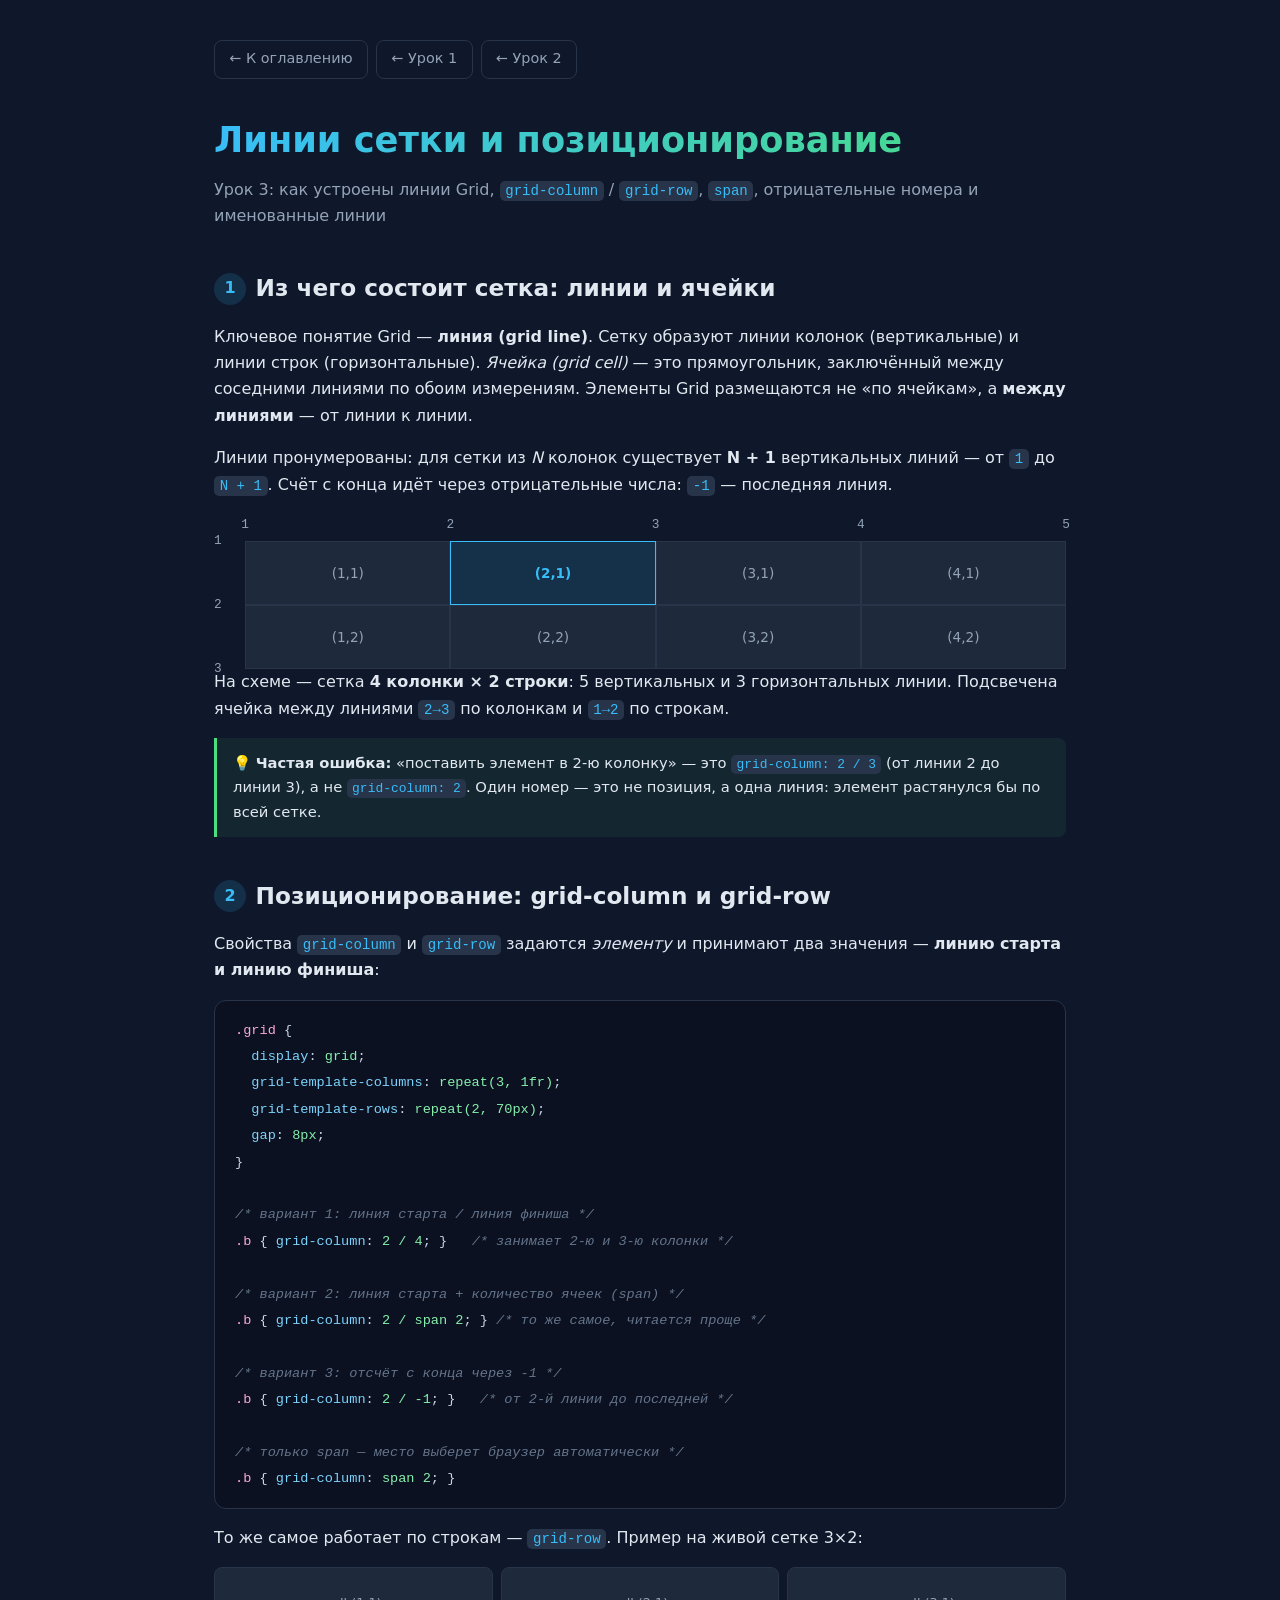
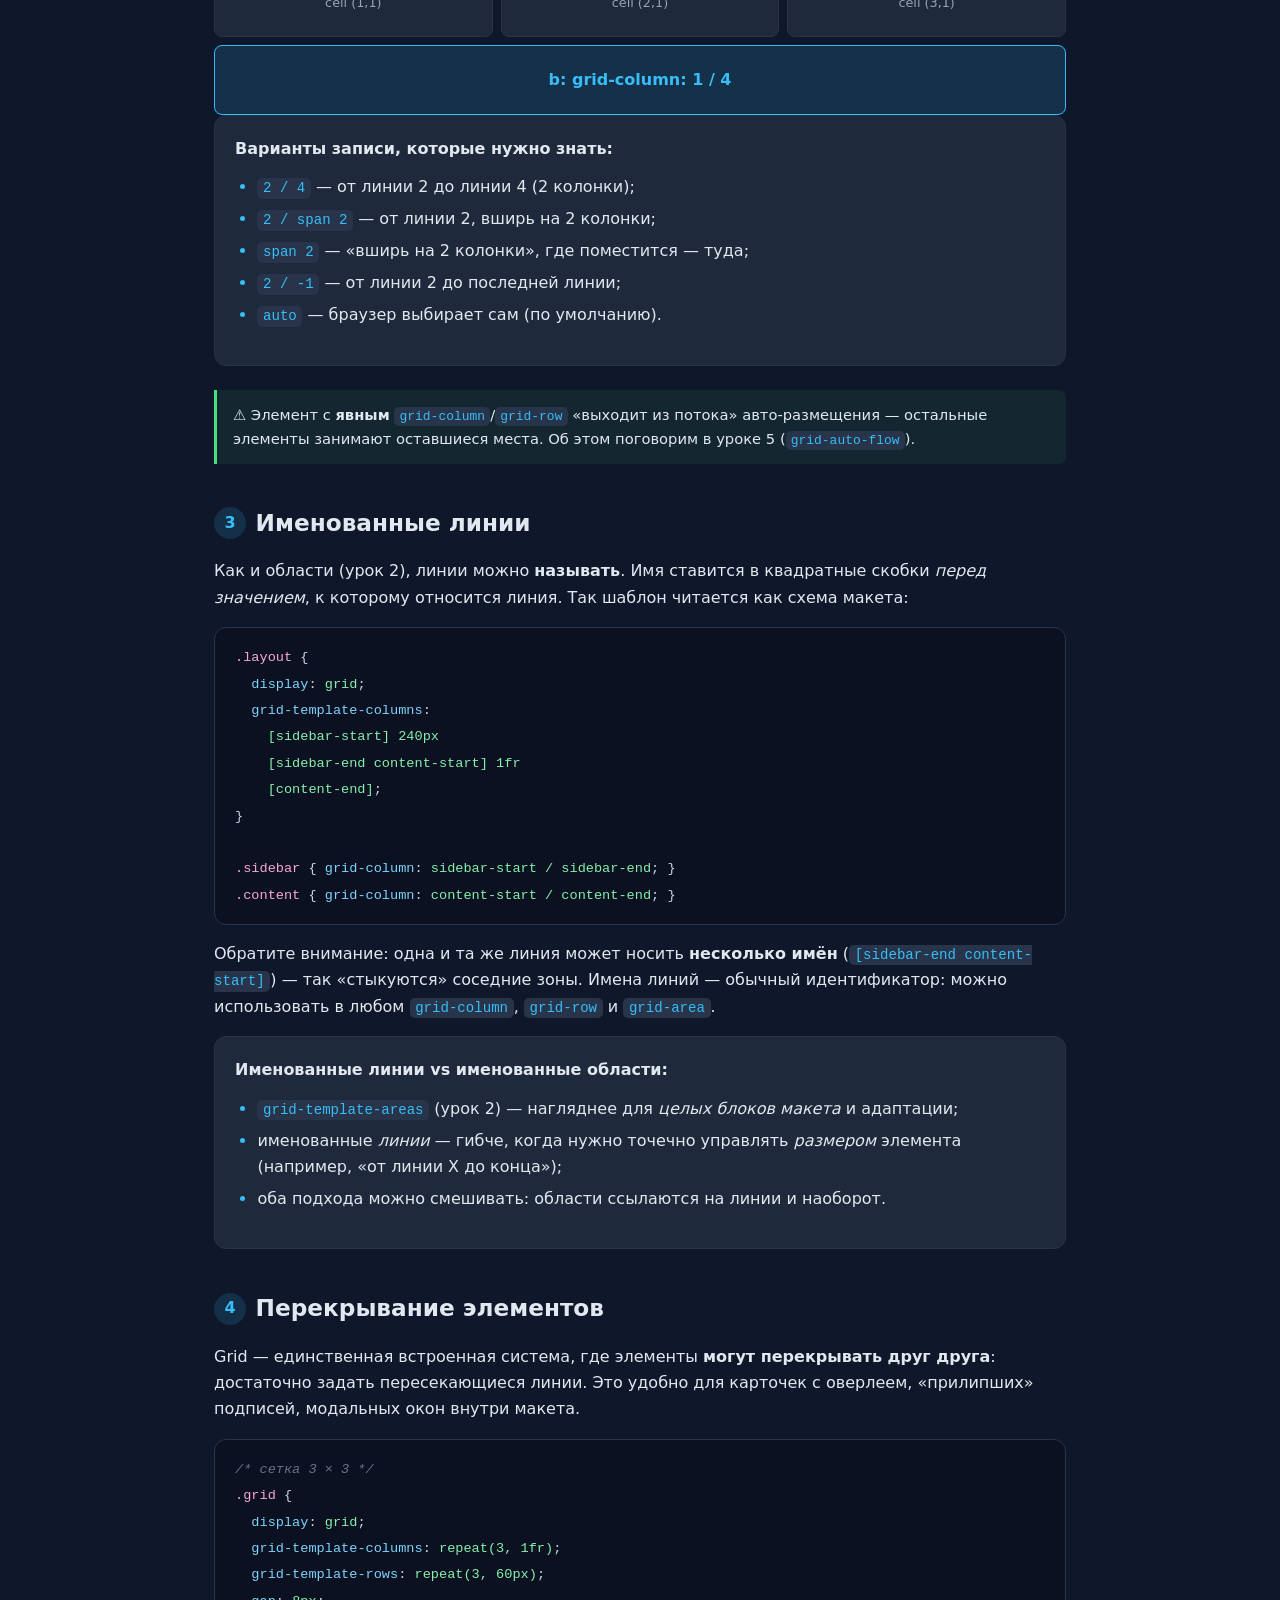
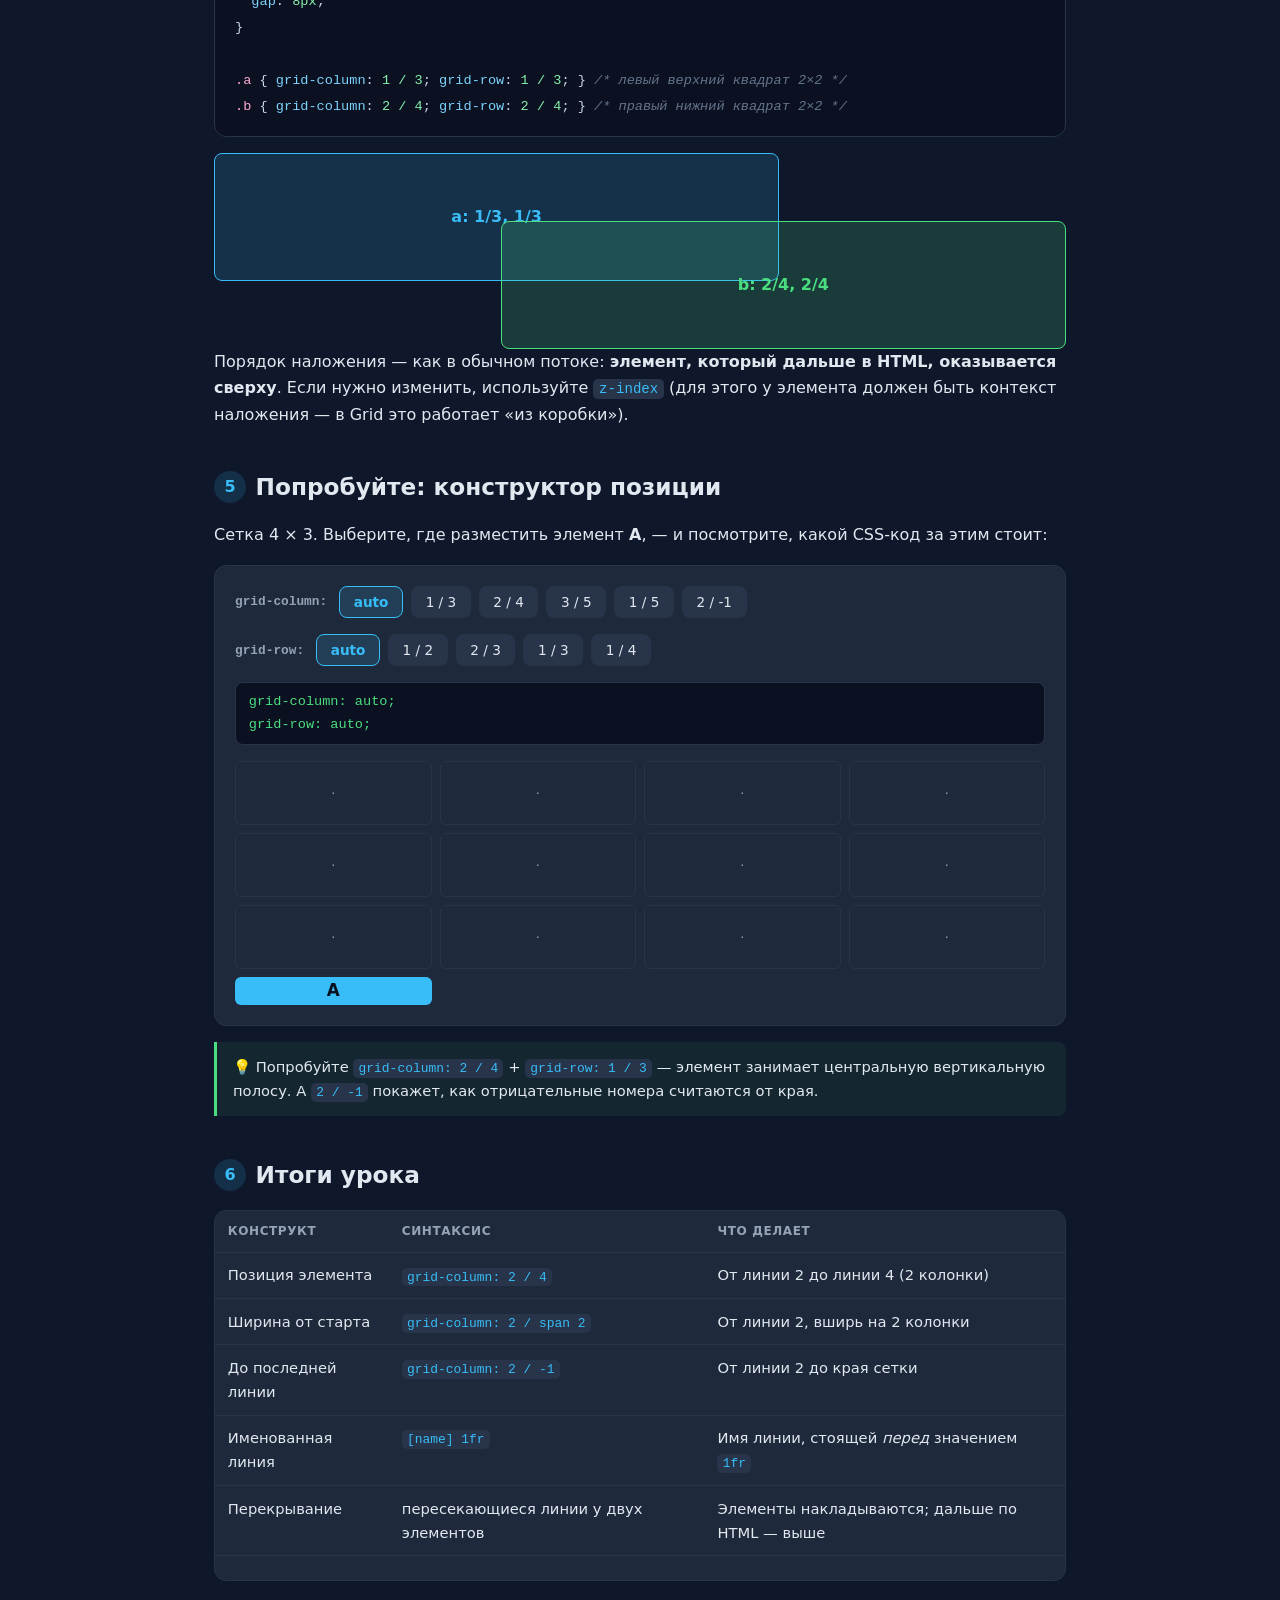
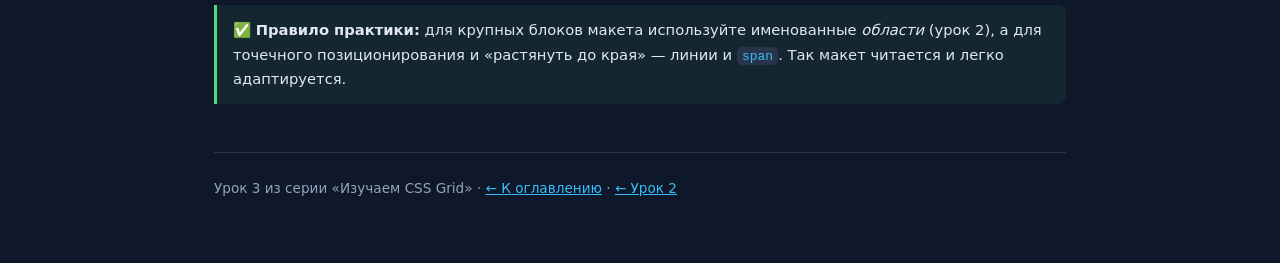
==== 03-grid-lines-position.html @ dea9a870 "Add grid lines position example and update HTML/CSS" ====
<!DOCTYPE html>
<html lang="ru">
<head>
  <meta charset="UTF-8">
  <meta name="viewport" content="width=device-width, initial-scale=1.0">
  <title>Урок 3: Линии сетки и позиционирование элементов</title>
  <link rel="stylesheet" href="styles.css">
</head>
<body>
  <div class="page">
    <nav class="nav">
      <a href="index.html">← К оглавлению</a>
      <a href="01-grid-basics.html">← Урок 1</a>
      <a href="02-grid-rows-areas.html">← Урок 2</a>
    </nav>

    <header>
      <h1>Линии сетки и позиционирование</h1>
      <p>Урок 3: как устроены линии Grid, <code>grid-column</code> / <code>grid-row</code>, <code>span</code>, отрицательные номера и именованные линии</p>
    </header>

    <!-- ============ 1. Линии сетки ============ -->
    <section>
      <h2><span class="num">1</span>Из чего состоит сетка: линии и ячейки</h2>
      <p>
        Ключевое понятие Grid — <strong>линия (grid line)</strong>. Сетку образуют линии
        колонок (вертикальные) и линии строк (горизонтальные).
        <em>Ячейка (grid cell)</em> — это прямоугольник, заключённый между соседними
        линиями по обоим измерениям. Элементы Grid размещаются не «по ячейкам»,
        а <strong>между линиями</strong> — от линии к линии.
      </p>
      <p>
        Линии пронумерованы: для сетки из <em>N</em> колонок существует
        <strong>N + 1</strong> вертикальных линий — от <code>1</code> до <code>N + 1</code>.
        Счёт с конца идёт через отрицательные числа: <code>-1</code> — последняя линия.
      </p>
      <div class="lines-demo">
        <div class="colnums">
          <span class="ln" style="left:0%">1</span>
          <span class="ln" style="left:25%">2</span>
          <span class="ln" style="left:50%">3</span>
          <span class="ln" style="left:75%">4</span>
          <span class="ln" style="left:100%">5</span>
        </div>
        <div class="rownums">
          <span class="ln" style="top:0%">1</span>
          <span class="ln" style="top:50%">2</span>
          <span class="ln" style="top:100%">3</span>
        </div>
        <div class="cells">
          <div class="cell-line">(1,1)</div><div class="cell-line hl">(2,1)</div><div class="cell-line">(3,1)</div><div class="cell-line">(4,1)</div>
          <div class="cell-line">(1,2)</div><div class="cell-line">(2,2)</div><div class="cell-line">(3,2)</div><div class="cell-line">(4,2)</div>
        </div>
      </div>
      <p>
        На схеме — сетка <strong>4 колонки × 2 строки</strong>: 5 вертикальных и
        3 горизонтальных линии. Подсвечена ячейка между линиями
        <code>2→3</code> по колонкам и <code>1→2</code> по строкам.
      </p>
      <div class="note">
        💡 <strong>Частая ошибка:</strong> «поставить элемент в 2-ю колонку» — это
        <code>grid-column: 2 / 3</code> (от линии 2 до линии 3), а не
        <code>grid-column: 2</code>. Один номер — это не позиция, а одна линия:
        элемент растянулся бы по всей сетке.
      </div>
    </section>

    <!-- ============ 2. grid-column / grid-row ============ -->
    <section>
      <h2><span class="num">2</span>Позиционирование: grid-column и grid-row</h2>
      <p>
        Свойства <code>grid-column</code> и <code>grid-row</code> задаются <em>элементу</em>
        и принимают два значения — <strong>линию старта и линию финиша</strong>:
      </p>
      <pre><code><span class="tok-sel">.grid</span> {
  <span class="tok-prop">display</span>: <span class="tok-val">grid</span>;
  <span class="tok-prop">grid-template-columns</span>: <span class="tok-val">repeat(3, 1fr)</span>;
  <span class="tok-prop">grid-template-rows</span>: <span class="tok-val">repeat(2, 70px)</span>;
  <span class="tok-prop">gap</span>: <span class="tok-val">8px</span>;
}

<span class="tok-com">/* вариант 1: линия старта / линия финиша */</span>
<span class="tok-sel">.b</span> { <span class="tok-prop">grid-column</span>: <span class="tok-val">2 / 4</span>; }   <span class="tok-com">/* занимает 2-ю и 3-ю колонки */</span>

<span class="tok-com">/* вариант 2: линия старта + количество ячеек (span) */</span>
<span class="tok-sel">.b</span> { <span class="tok-prop">grid-column</span>: <span class="tok-val">2 / span 2</span>; } <span class="tok-com">/* то же самое, читается проще */</span>

<span class="tok-com">/* вариант 3: отсчёт с конца через -1 */</span>
<span class="tok-sel">.b</span> { <span class="tok-prop">grid-column</span>: <span class="tok-val">2 / -1</span>; }   <span class="tok-com">/* от 2-й линии до последней */</span>

<span class="tok-com">/* только span — место выберет браузер автоматически */</span>
<span class="tok-sel">.b</span> { <span class="tok-prop">grid-column</span>: <span class="tok-val">span 2</span>; }</code></pre>
      <p>То же самое работает по строкам — <code>grid-row</code>. Пример на живой сетке 3×2:</p>
      <div class="place-demo">
        <div>cell (1,1)</div>
        <div>cell (2,1)</div>
        <div>cell (3,1)</div>
        <div class="hl" style="grid-column: 1 / 4; grid-row: 2 / 3;">b: grid-column: 1 / 4</div>
      </div>
      <div class="card">
        <p style="margin-bottom:0.75rem;"><strong>Варианты записи, которые нужно знать:</strong></p>
        <ul>
          <li><code>2 / 4</code> — от линии 2 до линии 4 (2 колонки);</li>
          <li><code>2 / span 2</code> — от линии 2, вширь на 2 колонки;</li>
          <li><code>span 2</code> — «вширь на 2 колонки», где поместится — туда;</li>
          <li><code>2 / -1</code> — от линии 2 до последней линии;</li>
          <li><code>auto</code> — браузер выбирает сам (по умолчанию).</li>
        </ul>
      </div>
      <div class="note">
        ⚠️ Элемент с <strong>явным</strong> <code>grid-column</code>/<code>grid-row</code>
        «выходит из потока» авто-размещения — остальные элементы занимают оставшиеся
        места. Об этом поговорим в уроке 5 (<code>grid-auto-flow</code>).
      </div>
    </section>

    <!-- ============ 3. Именованные линии ============ -->
    <section>
      <h2><span class="num">3</span>Именованные линии</h2>
      <p>
        Как и области (урок 2), линии можно <strong>называть</strong>. Имя ставится
        в квадратные скобки <em>перед значением</em>, к которому относится линия.
        Так шаблон читается как схема макета:
      </p>
      <pre><code><span class="tok-sel">.layout</span> {
  <span class="tok-prop">display</span>: <span class="tok-val">grid</span>;
  <span class="tok-prop">grid-template-columns</span>:
    <span class="tok-val">[sidebar-start]</span> <span class="tok-val">240px</span>
    <span class="tok-val">[sidebar-end content-start]</span> <span class="tok-val">1fr</span>
    <span class="tok-val">[content-end]</span>;
}

<span class="tok-sel">.sidebar</span> { <span class="tok-prop">grid-column</span>: <span class="tok-val">sidebar-start / sidebar-end</span>; }
<span class="tok-sel">.content</span> { <span class="tok-prop">grid-column</span>: <span class="tok-val">content-start / content-end</span>; }</code></pre>
      <p>
        Обратите внимание: одна и та же линия может носить <strong>несколько имён</strong>
        (<code>[sidebar-end content-start]</code>) — так «стыкуются» соседние зоны.
        Имена линий — обычный идентификатор: можно использовать в любом
        <code>grid-column</code>, <code>grid-row</code> и <code>grid-area</code>.
      </p>
      <div class="card">
        <p style="margin-bottom:0.75rem;"><strong>Именованные линии vs именованные области:</strong></p>
        <ul>
          <li><code>grid-template-areas</code> (урок 2) — нагляднее для <em>целых блоков макета</em> и адаптации;</li>
          <li>именованные <em>линии</em> — гибче, когда нужно точечно управлять <em>размером</em> элемента (например, «от линии X до конца»);</li>
          <li>оба подхода можно смешивать: области ссылаются на линии и наоборот.</li>
        </ul>
      </div>
    </section>

    <!-- ============ 4. Перекрывание ============ -->
    <section>
      <h2><span class="num">4</span>Перекрывание элементов</h2>
      <p>
        Grid — единственная встроенная система, где элементы <strong>могут перекрывать
        друг друга</strong>: достаточно задать пересекающиеся линии. Это удобно для
        карточек с оверлеем, «прилипших» подписей, модальных окон внутри макета.
      </p>
      <pre><code><span class="tok-com">/* сетка 3 × 3 */</span>
<span class="tok-sel">.grid</span> {
  <span class="tok-prop">display</span>: <span class="tok-val">grid</span>;
  <span class="tok-prop">grid-template-columns</span>: <span class="tok-val">repeat(3, 1fr)</span>;
  <span class="tok-prop">grid-template-rows</span>: <span class="tok-val">repeat(3, 60px)</span>;
  <span class="tok-prop">gap</span>: <span class="tok-val">8px</span>;
}

<span class="tok-sel">.a</span> { <span class="tok-prop">grid-column</span>: <span class="tok-val">1 / 3</span>; <span class="tok-prop">grid-row</span>: <span class="tok-val">1 / 3</span>; } <span class="tok-com">/* левый верхний квадрат 2×2 */</span>
<span class="tok-sel">.b</span> { <span class="tok-prop">grid-column</span>: <span class="tok-val">2 / 4</span>; <span class="tok-prop">grid-row</span>: <span class="tok-val">2 / 4</span>; } <span class="tok-com">/* правый нижний квадрат 2×2 */</span></code></pre>
      <div class="overlap-demo">
        <div class="a">a: 1/3, 1/3</div>
        <div class="b">b: 2/4, 2/4</div>
      </div>
      <p>
        Порядок наложения — как в обычном потоке: <strong>элемент, который дальше в HTML,
        оказывается сверху</strong>. Если нужно изменить, используйте
        <code>z-index</code> (для этого у элемента должен быть контекст наложения —
        в Grid это работает «из коробки»).
      </p>
    </section>

    <!-- ============ 5. Плейграунд ============ -->
    <section>
      <h2><span class="num">5</span>Попробуйте: конструктор позиции</h2>
      <p>
        Сетка 4 × 3. Выберите, где разместить элемент <strong>A</strong>, —
        и посмотрите, какой CSS-код за этим стоит:
      </p>
      <div class="playground">
        <div class="controls">
          <span class="control-label">grid-column:</span>
          <button data-group="col" data-value="auto" class="active">auto</button>
          <button data-group="col" data-value="1 / 3">1 / 3</button>
          <button data-group="col" data-value="2 / 4">2 / 4</button>
          <button data-group="col" data-value="3 / 5">3 / 5</button>
          <button data-group="col" data-value="1 / 5">1 / 5</button>
          <button data-group="col" data-value="2 / -1">2 / -1</button>
        </div>
        <div class="controls">
          <span class="control-label">grid-row:</span>
          <button data-group="row" data-value="auto" class="active">auto</button>
          <button data-group="row" data-value="1 / 2">1 / 2</button>
          <button data-group="row" data-value="2 / 3">2 / 3</button>
          <button data-group="row" data-value="1 / 3">1 / 3</button>
          <button data-group="row" data-value="1 / 4">1 / 4</button>
        </div>
        <div class="current-value" id="pos-value"></div>
        <div class="pos-grid" id="pos-demo">
          <div class="cell-bg">·</div><div class="cell-bg">·</div><div class="cell-bg">·</div><div class="cell-bg">·</div>
          <div class="cell-bg">·</div><div class="cell-bg">·</div><div class="cell-bg">·</div><div class="cell-bg">·</div>
          <div class="cell-bg">·</div><div class="cell-bg">·</div><div class="cell-bg">·</div><div class="cell-bg">·</div>
          <div class="pos-item" id="pos-item">A</div>
        </div>
      </div>
      <div class="note">
        💡 Попробуйте <code>grid-column: 2 / 4</code> + <code>grid-row: 1 / 3</code> —
        элемент занимает центральную вертикальную полосу.
        А <code>2 / -1</code> покажет, как отрицательные номера считаются от края.
      </div>
    </section>

    <!-- ============ 6. Итоги ============ -->
    <section>
      <h2><span class="num">6</span>Итоги урока</h2>
      <div class="card" style="padding:0;">
        <table>
          <thead>
            <tr><th>Конструкт</th><th>Синтаксис</th><th>Что делает</th></tr>
          </thead>
          <tbody>
            <tr>
              <td>Позиция элемента</td>
              <td><code>grid-column: 2 / 4</code></td>
              <td>От линии 2 до линии 4 (2 колонки)</td>
            </tr>
            <tr>
              <td>Ширина от старта</td>
              <td><code>grid-column: 2 / span 2</code></td>
              <td>От линии 2, вширь на 2 колонки</td>
            </tr>
            <tr>
              <td>До последней линии</td>
              <td><code>grid-column: 2 / -1</code></td>
              <td>От линии 2 до края сетки</td>
            </tr>
            <tr>
              <td>Именованная линия</td>
              <td><code>[name] 1fr</code></td>
              <td>Имя линии, стоящей <em>перед</em> значением <code>1fr</code></td>
            </tr>
            <tr>
              <td>Перекрывание</td>
              <td>пересекающиеся линии у двух элементов</td>
              <td>Элементы накладываются; дальше по HTML — выше</td>
            </tr>
          </tbody>
        </table>
      </div>
      <div class="note">
        ✅ <strong>Правило практики:</strong> для крупных блоков макета используйте
        именованные <em>области</em> (урок 2), а для точечного позиционирования и
        «растянуть до края» — линии и <code>span</code>. Так макет читается и
        легко адаптируется.
      </div>
    </section>

    <footer>
      Урок 3 из серии «Изучаем CSS Grid» ·
      <a href="index.html" style="color:var(--accent);">← К оглавлению</a> ·
      <a href="02-grid-rows-areas.html" style="color:var(--accent);">← Урок 2</a>
    </footer>
  </div>

  <script>
    const item = document.getElementById('pos-item');
    const valueLabel = document.getElementById('pos-value');
    valueLabel.style.whiteSpace = 'pre';

    const state = { col: 'auto', row: 'auto' };

    function applyPos() {
      item.style.gridColumn = state.col;
      item.style.gridRow = state.row;
      valueLabel.textContent =
        'grid-column: ' + state.col + ';\n' +
        'grid-row: ' + state.row + ';';
    }

    document.querySelectorAll('.playground button[data-group]').forEach(btn => {
      btn.addEventListener('click', () => {
        const group = btn.dataset.group;
        document.querySelectorAll('.playground button[data-group="' + group + '"]')
          .forEach(b => b.classList.remove('active'));
        btn.classList.add('active');
        state[group] = btn.dataset.value;
        applyPos();
      });
    });

    applyPos();
  </script>
</body>
</html>
---- styles.css ----
/* ============================================================
   CSS Grid — обучающий курс. Общие стили
   Переиспользуются на всех страницах курса.
   ============================================================ */

:root {
  --bg: #0f172a;
  --surface: #1e293b;
  --surface-2: #273449;
  --text: #e2e8f0;
  --muted: #94a3b8;
  --accent: #38bdf8;
  --accent-soft: rgba(56, 189, 248, 0.15);
  --green: #4ade80;
  --radius: 12px;
  font-size: 16px;
}

* { box-sizing: border-box; margin: 0; padding: 0; }

body {
  font-family: "Segoe UI", system-ui, -apple-system, sans-serif;
  background: var(--bg);
  color: var(--text);
  line-height: 1.65;
}

.page {
  max-width: 900px;
  margin: 0 auto;
  padding: 2.5rem 1.5rem 4rem;
}

/* ---------- Навигация ---------- */
.nav {
  display: flex;
  align-items: center;
  gap: 0.5rem;
  margin-bottom: 2rem;
}

.nav a {
  color: var(--muted);
  text-decoration: none;
  font-size: 0.9rem;
  padding: 0.4rem 0.9rem;
  border-radius: 8px;
  border: 1px solid var(--surface-2);
  transition: all 0.15s ease;
}

.nav a:hover {
  color: var(--accent);
  border-color: var(--accent);
}

/* ---------- Заголовки и текст ---------- */
header {
  margin-bottom: 2.5rem;
}

header h1 {
  font-size: 2.2rem;
  font-weight: 700;
  background: linear-gradient(90deg, var(--accent), var(--green));
  -webkit-background-clip: text;
  background-clip: text;
  color: transparent;
  margin-bottom: 0.5rem;
}

header p { color: var(--muted); }

h2 {
  font-size: 1.45rem;
  margin: 2.5rem 0 1rem;
  display: flex;
  align-items: center;
  gap: 0.6rem;
}

h2 .num {
  display: inline-flex;
  align-items: center;
  justify-content: center;
  width: 2rem;
  height: 2rem;
  border-radius: 50%;
  background: var(--accent-soft);
  color: var(--accent);
  font-size: 1rem;
  flex-shrink: 0;
}

p { margin-bottom: 1rem; }

ul { margin: 0 0 1rem 1.4rem; color: var(--text); }
li { margin-bottom: 0.35rem; }
li::marker { color: var(--accent); }

/* ---------- Карточки ---------- */
.card {
  background: var(--surface);
  border: 1px solid var(--surface-2);
  border-radius: var(--radius);
  padding: 1.25rem;
  margin-bottom: 1.5rem;
}

.note {
  border-left: 3px solid var(--green);
  background: rgba(74, 222, 128, 0.08);
  padding: 0.8rem 1rem;
  border-radius: 0 8px 8px 0;
  font-size: 0.92rem;
  margin: 1rem 0 1.5rem;
}

/* ---------- Код ---------- */
code {
  font-family: "Cascadia Code", Consolas, monospace;
  font-size: 0.88em;
  background: var(--surface-2);
  padding: 0.15em 0.4em;
  border-radius: 5px;
  color: var(--accent);
}

pre {
  background: #0b1120;
  border: 1px solid var(--surface-2);
  border-radius: var(--radius);
  padding: 1rem 1.25rem;
  overflow-x: auto;
  margin-bottom: 1rem;
}

pre code {
  background: none;
  padding: 0;
  color: #c9d6ea;
  font-size: 0.85rem;
  line-height: 1.6;
}

/* подсветка синтаксиса */
.tok-prop { color: #7dd3fc; }
.tok-val  { color: #86efac; }
.tok-sel  { color: #f9a8d4; }
.tok-com  { color: #64748b; font-style: italic; }

/* ---------- Демо-сетки ---------- */
.demo-grid {
  display: grid;
  gap: 12px;
  margin-top: 1rem;
}

.demo-grid > div {
  background: var(--accent-soft);
  border: 1px solid var(--accent);
  border-radius: 8px;
  min-height: 72px;
  display: flex;
  align-items: center;
  justify-content: center;
  font-weight: 600;
  color: var(--accent);
  transition: all 0.3s ease;
}

/* ---------- Таблицы ---------- */
table {
  width: 100%;
  border-collapse: collapse;
  margin-bottom: 1.5rem;
  font-size: 0.92rem;
}

th, td {
  text-align: left;
  padding: 0.65rem 0.8rem;
  border-bottom: 1px solid var(--surface-2);
  vertical-align: top;
}

th {
  color: var(--muted);
  font-weight: 600;
  text-transform: uppercase;
  font-size: 0.75rem;
  letter-spacing: 0.05em;
}

td code { white-space: nowrap; }

/* ---------- Плейграунд ---------- */
.playground {
  background: var(--surface);
  border: 1px solid var(--surface-2);
  border-radius: var(--radius);
  padding: 1.25rem;
}

.playground .controls {
  display: flex;
  flex-wrap: wrap;
  gap: 0.5rem;
  margin-bottom: 1rem;
}

.playground button {
  font-family: inherit;
  font-size: 0.85rem;
  background: var(--surface-2);
  color: var(--text);
  border: 1px solid transparent;
  border-radius: 8px;
  padding: 0.45rem 0.85rem;
  cursor: pointer;
  transition: all 0.15s ease;
}

.playground button:hover { border-color: var(--accent); }

.playground button.active {
  background: var(--accent-soft);
  border-color: var(--accent);
  color: var(--accent);
  font-weight: 600;
}

.playground .current-value {
  font-family: "Cascadia Code", Consolas, monospace;
  font-size: 0.85rem;
  background: #0b1120;
  border: 1px solid var(--surface-2);
  border-radius: 8px;
  padding: 0.5rem 0.8rem;
  margin-bottom: 1rem;
  color: var(--green);
}

.playground .live {
  display: grid;
  gap: 10px;
  transition: all 0.3s ease;
}

.playground .live > div {
  background: var(--accent-soft);
  border: 1px solid var(--accent);
  border-radius: 8px;
  min-height: 64px;
  display: flex;
  align-items: center;
  justify-content: center;
  font-weight: 600;
  color: var(--accent);
  transition: all 0.3s ease;
}

/* ---------- Формирование демо-сетки в уроке 1 ---------- */
.demo-grid.cols-3 { grid-template-columns: repeat(3, 1fr); }

/* ---------- Демо строк (урок 2) ---------- */
.demo-grid.rows-2 {
  grid-template-columns: repeat(3, 1fr);
  grid-template-rows: 72px 110px;
}

/* ---------- Демо именованных областей (урок 2) ---------- */
.area-grid {
  display: grid;
  gap: 10px;
  margin-top: 1rem;
  min-height: 280px;
}

.area-box {
  border-radius: 8px;
  padding: 0.7rem 0.9rem;
  font-weight: 600;
  display: flex;
  flex-direction: column;
  justify-content: center;
  gap: 0.15rem;
  transition: all 0.3s ease;
}

.area-box small {
  font-weight: 400;
  font-size: 0.75rem;
  opacity: 0.75;
  font-family: "Cascadia Code", Consolas, monospace;
}

.area-box[data-area="header"]  { grid-area: header;  background: rgba(56, 189, 248, 0.12); border: 1px solid #38bdf8; color: #7dd3fc; }
.area-box[data-area="sidebar"] { grid-area: sidebar; background: rgba(74, 222, 128, 0.10); border: 1px solid #4ade80; color: #86efac; }
.area-box[data-area="content"] { grid-area: content; background: var(--accent-soft);      border: 1px solid var(--accent); color: var(--accent); }
.area-box[data-area="footer"]  { grid-area: footer;  background: rgba(192, 132, 252, 0.12); border: 1px solid #c084fc; color: #d8b4fe; }

/* ---------- Урок 3: нумерация линий ---------- */
.lines-demo {
  display: grid;
  grid-template-columns: auto 1fr;
  grid-template-areas: ". colnums" "rownums cells";
  gap: 8px 12px;
  margin-top: 1rem;
}

.lines-demo .colnums,
.lines-demo .rownums {
  position: relative;
  color: var(--muted);
  font-size: 0.8rem;
  font-family: "Cascadia Code", Consolas, monospace;
}

.lines-demo .colnums { grid-area: colnums; height: 1.2rem; }
.lines-demo .rownums { grid-area: rownums; width: 1.2rem; }

.lines-demo .ln {
  position: absolute;
  transform: translateX(-50%);
}

.lines-demo .rownums .ln {
  transform: translateY(-50%);
}

.lines-demo .cells {
  grid-area: cells;
  display: grid;
  grid-template-columns: repeat(4, 1fr);
  grid-template-rows: repeat(2, 64px);
}

.lines-demo .cell-line {
  border: 1px solid var(--surface-2);
  background: var(--surface);
  display: flex;
  align-items: center;
  justify-content: center;
  color: var(--muted);
  font-size: 0.85rem;
}

.lines-demo .cell-line.hl {
  background: var(--accent-soft);
  border-color: var(--accent);
  color: var(--accent);
  font-weight: 600;
}

/* ---------- Урок 3: позиционирование ---------- */
.place-demo {
  display: grid;
  grid-template-columns: repeat(3, 1fr);
  grid-template-rows: repeat(2, 70px);
  gap: 8px;
  margin-top: 1rem;
}

.place-demo > div {
  border-radius: 8px;
  background: var(--surface);
  border: 1px solid var(--surface-2);
  display: flex;
  align-items: center;
  justify-content: center;
  font-size: 0.8rem;
  color: var(--muted);
}

.place-demo > div.hl {
  background: var(--accent-soft);
  border-color: var(--accent);
  color: var(--accent);
  font-weight: 600;
  font-size: 1rem;
}

/* ---------- Урок 3: наложенные элементы ---------- */
.overlap-demo {
  display: grid;
  grid-template-columns: repeat(3, 1fr);
  grid-template-rows: repeat(3, 60px);
  gap: 8px;
  margin-top: 1rem;
}

.overlap-demo .a {
  grid-column: 1 / 3;
  grid-row: 1 / 3;
  background: rgba(56, 189, 248, 0.15);
  border: 1px solid var(--accent);
  color: var(--accent);
  border-radius: 8px;
  display: flex;
  align-items: center;
  justify-content: center;
  font-weight: 600;
}

.overlap-demo .b {
  grid-column: 2 / 4;
  grid-row: 2 / 4;
  background: rgba(74, 222, 128, 0.18);
  border: 1px solid var(--green);
  color: var(--green);
  border-radius: 8px;
  display: flex;
  align-items: center;
  justify-content: center;
  font-weight: 600;
  z-index: 1;
}

/* ---------- Урок 3: конструктор позиции ---------- */
.pos-grid {
  display: grid;
  grid-template-columns: repeat(4, 1fr);
  grid-template-rows: repeat(3, 64px);
  gap: 8px;
}

.pos-grid .cell-bg {
  background: var(--surface);
  border: 1px solid var(--surface-2);
  border-radius: 6px;
  display: flex;
  align-items: center;
  justify-content: center;
  color: var(--muted);
  font-size: 0.8rem;
}

.pos-grid .pos-item {
  background: var(--accent);
  color: #08111f;
  font-weight: 700;
  font-size: 1.05rem;
  border-radius: 6px;
  display: flex;
  align-items: center;
  justify-content: center;
  z-index: 1;
  transition: all 0.25s ease;
}

.control-label {
  font-size: 0.8rem;
  font-weight: 600;
  color: var(--muted);
  display: inline-flex;
  align-items: center;
  margin-right: 0.25rem;
  font-family: "Cascadia Code", Consolas, monospace;
}

/* ---------- Оглавление (главная страница) ---------- */
.toc {
  list-style: none;
  margin: 0;
  display: grid;
  gap: 0.9rem;
}

.toc-item {
  display: flex;
  align-items: center;
  gap: 1rem;
  padding: 1rem 1.25rem;
  border-radius: var(--radius);
  transition: all 0.15s ease;
}

.toc-item a {
  display: flex;
  align-items: center;
  gap: 1rem;
  flex: 1;
  text-decoration: none;
  color: inherit;
  background: none;
  border: none;
  cursor: pointer;
  font-family: inherit;
  text-align: left;
  font-size: 1rem;
}

.toc-item.available {
  background: var(--surface);
  border: 1px solid var(--surface-2);
}

.toc-item.available a:hover {
  border-color: var(--accent);
  background: var(--accent-soft);
}

.toc-item.soon {
  background: var(--surface);
  border: 1px dashed var(--surface-2);
  opacity: 0.6;
}

.toc-num {
  display: inline-flex;
  align-items: center;
  justify-content: center;
  width: 2.5rem;
  height: 2.5rem;
  border-radius: 10px;
  background: var(--accent-soft);
  color: var(--accent);
  font-weight: 700;
  flex-shrink: 0;
}

.toc-item.soon .toc-num {
  background: var(--surface-2);
  color: var(--muted);
}

.toc-text { flex: 1; }

.toc-title { font-weight: 600; display: block; margin-bottom: 0.1rem; }

.toc-desc {
  font-size: 0.85rem;
  color: var(--muted);
  display: block;
}

.toc-badge {
  font-size: 0.75rem;
  font-weight: 600;
  padding: 0.3rem 0.7rem;
  border-radius: 999px;
  flex-shrink: 0;
}

.toc-badge.done {
  background: rgba(74, 222, 128, 0.12);
  color: var(--green);
}

.toc-badge.waiting {
  background: var(--surface-2);
  color: var(--muted);
}

/* ---------- Подвал ---------- */
footer {
  margin-top: 3rem;
  padding-top: 1.5rem;
  border-top: 1px solid var(--surface-2);
  color: var(--muted);
  font-size: 0.85rem;
}
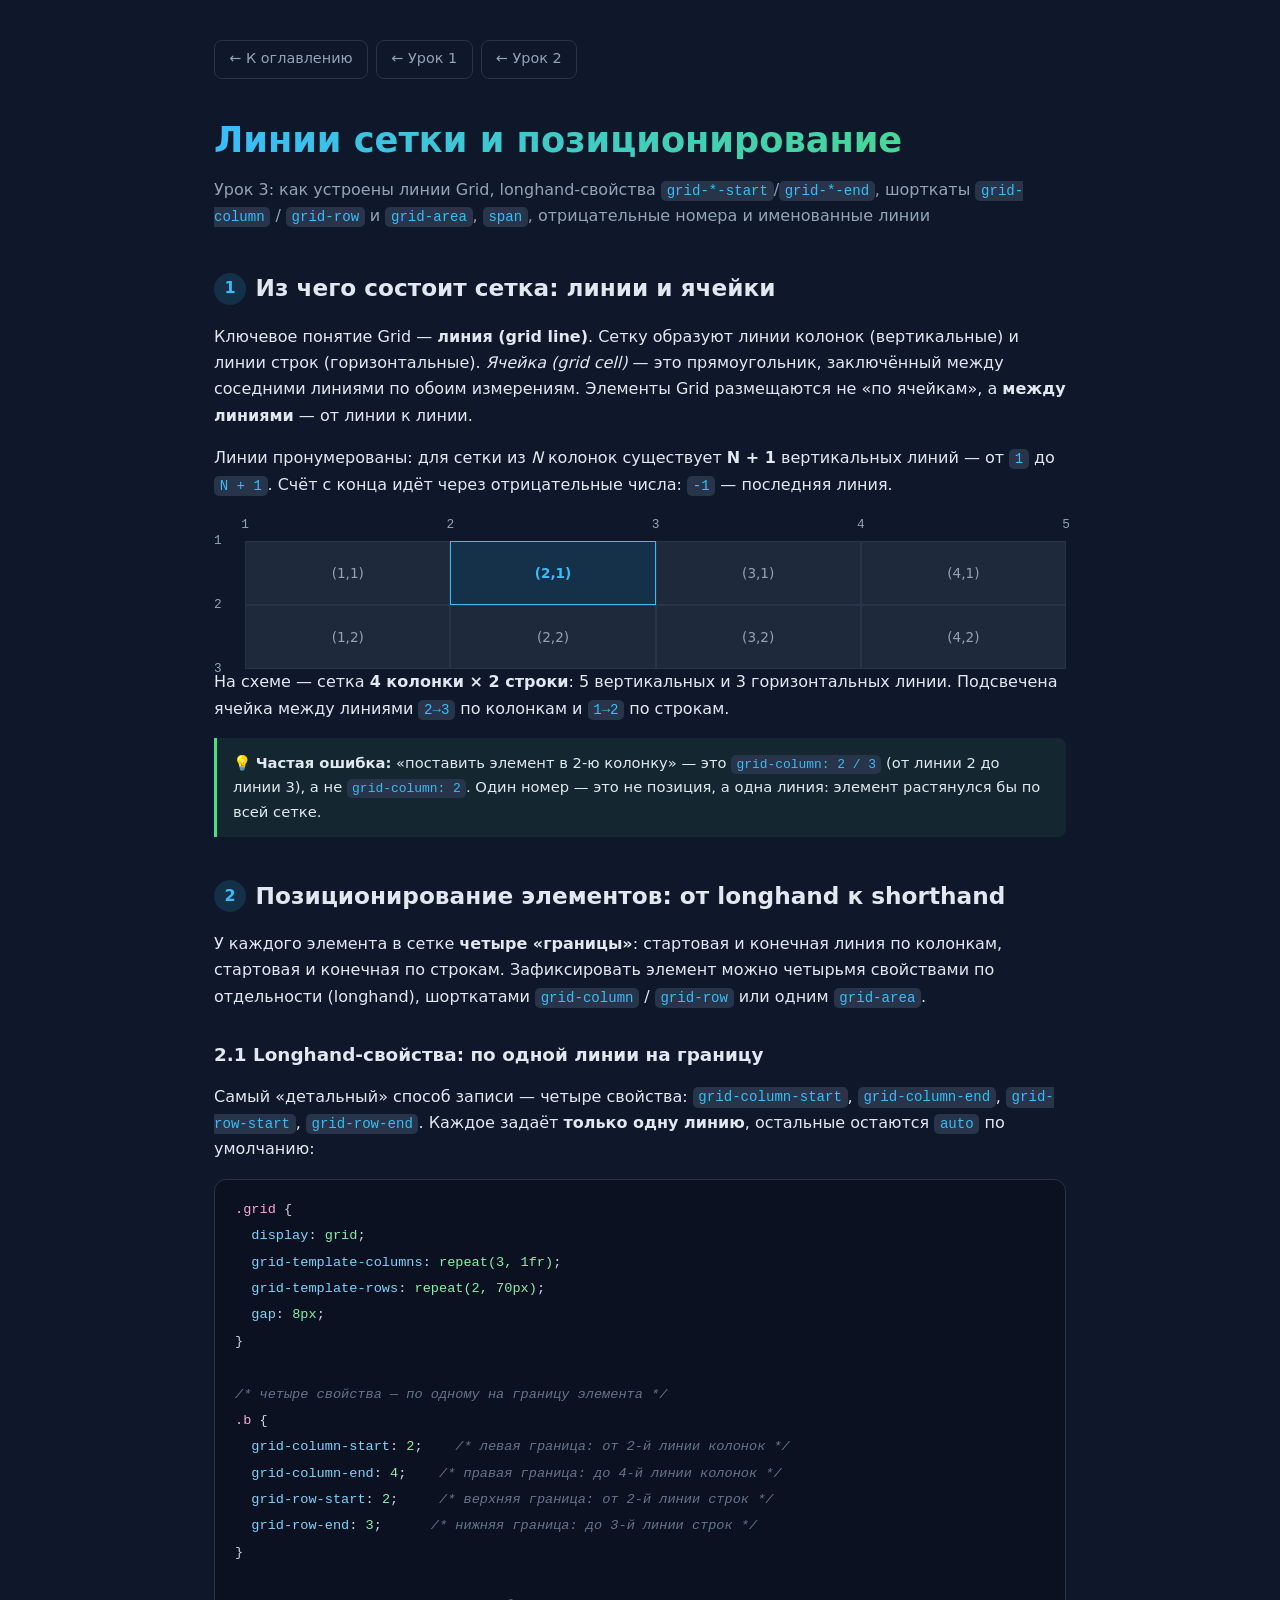
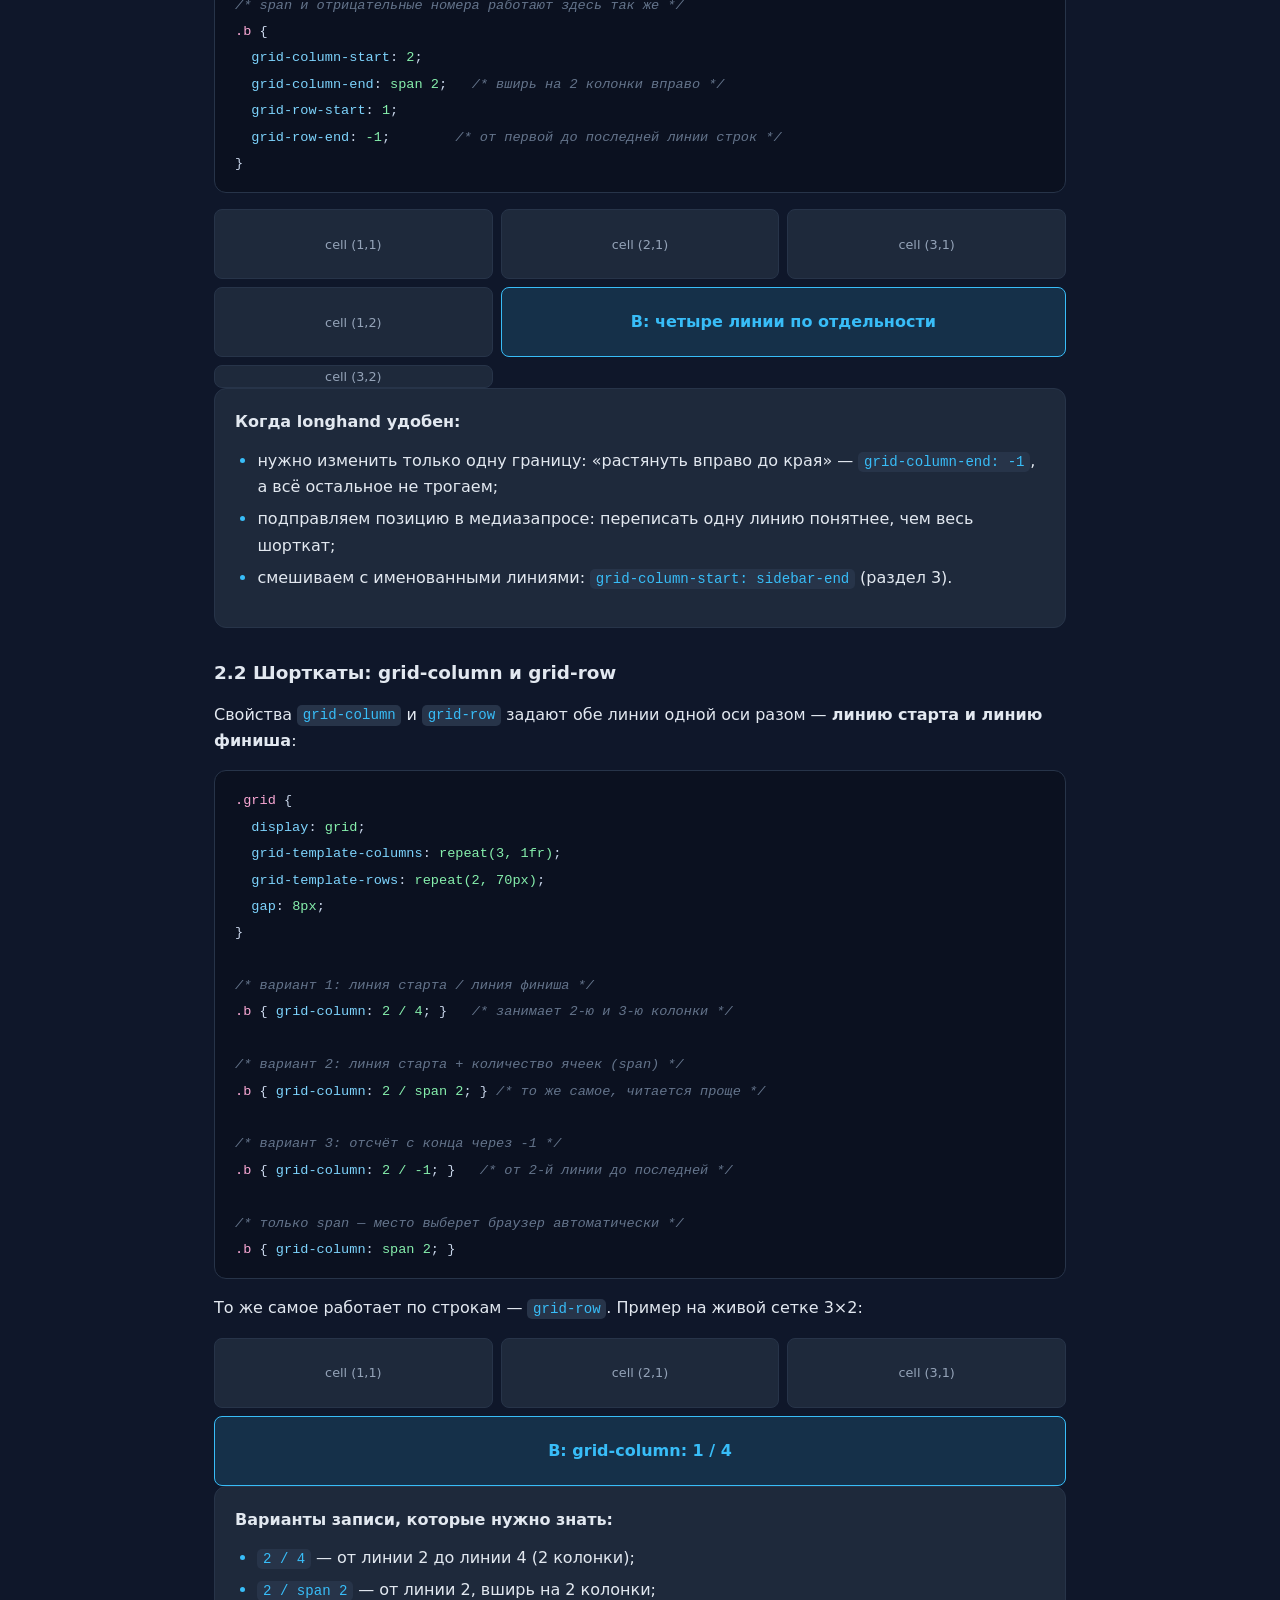
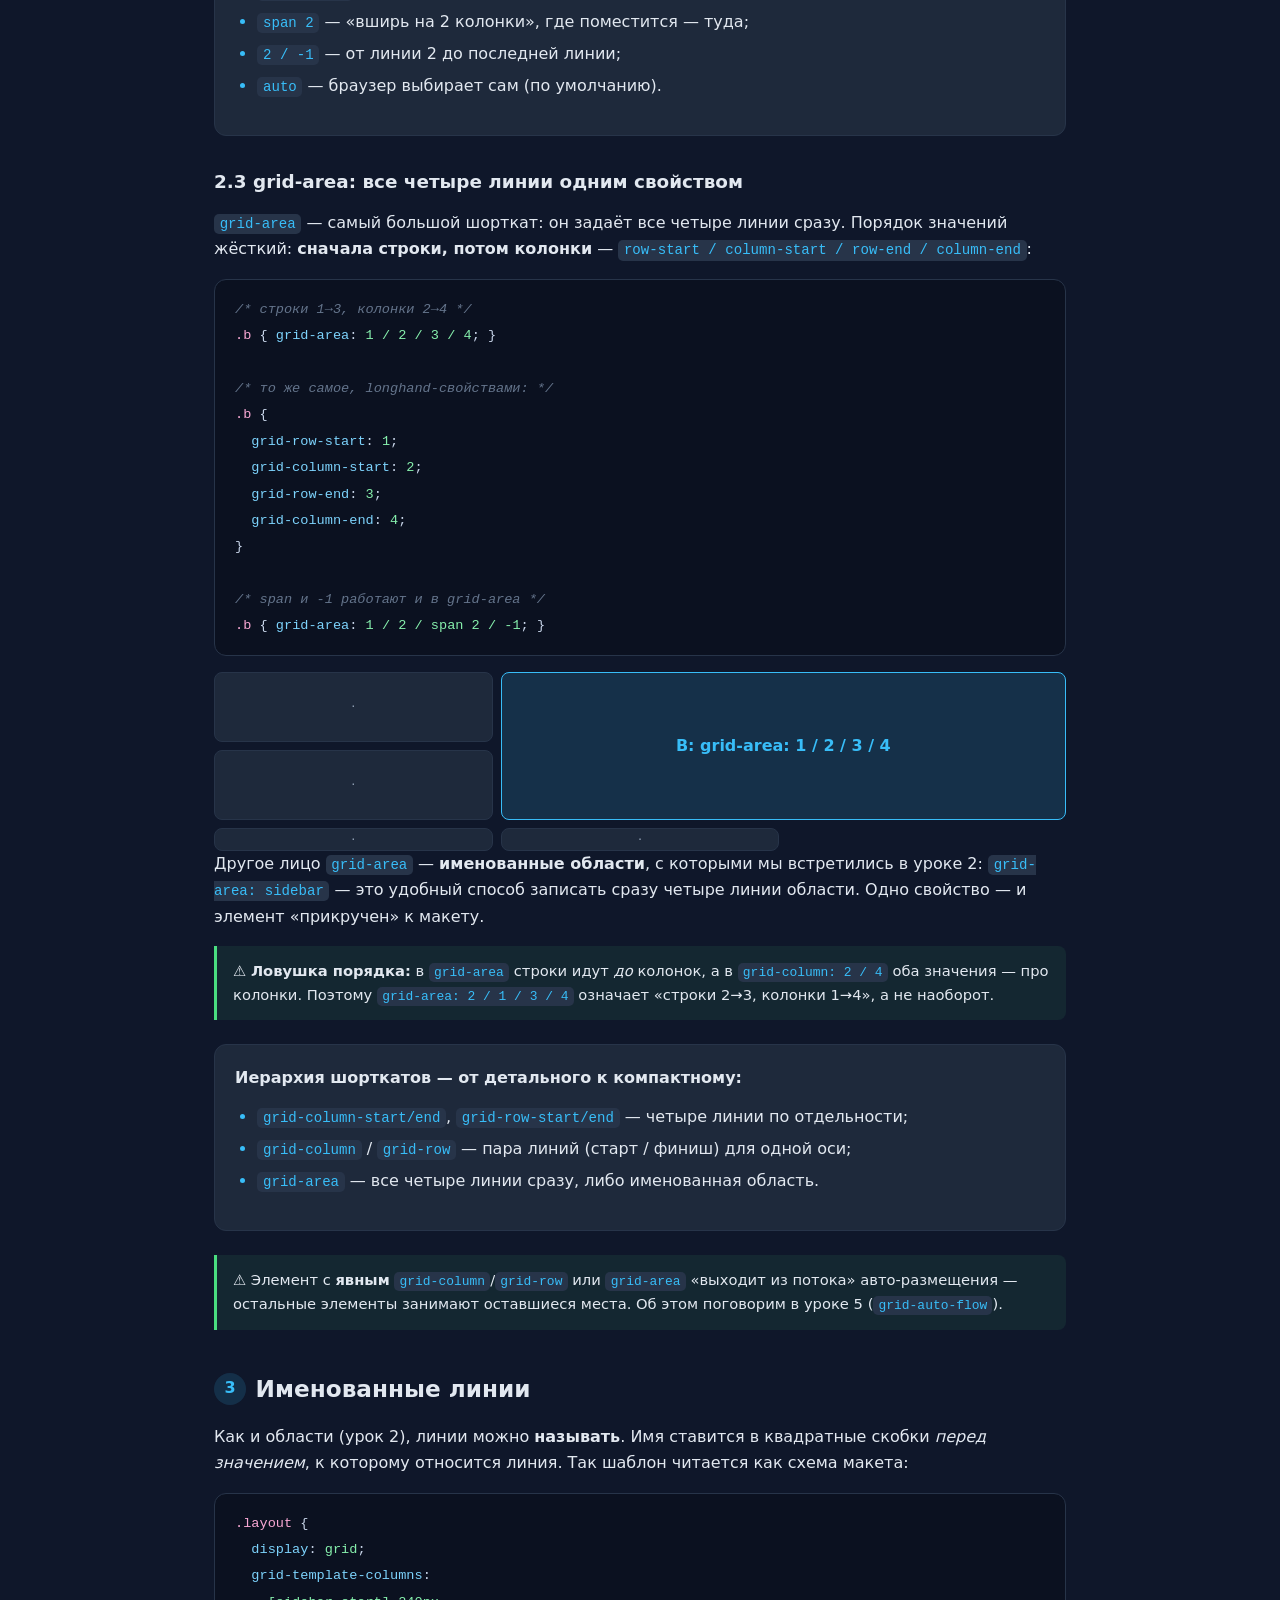
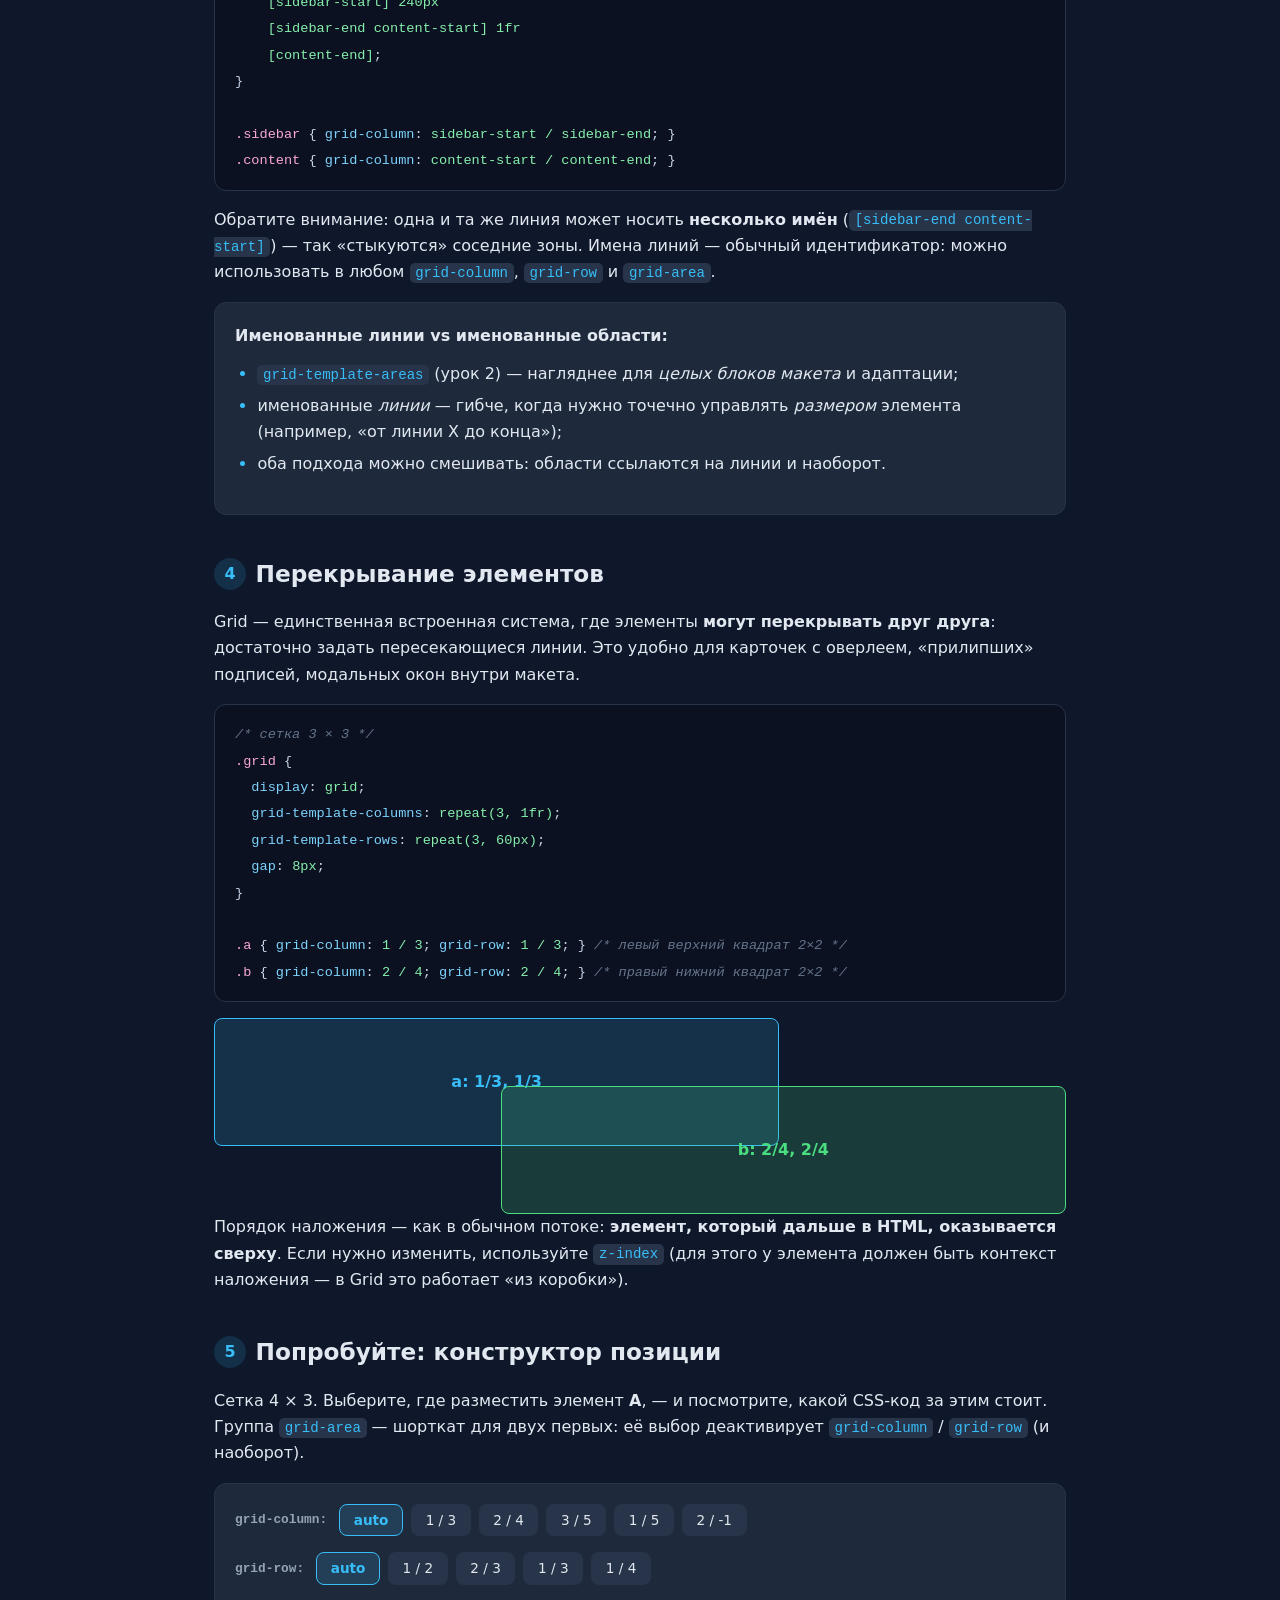
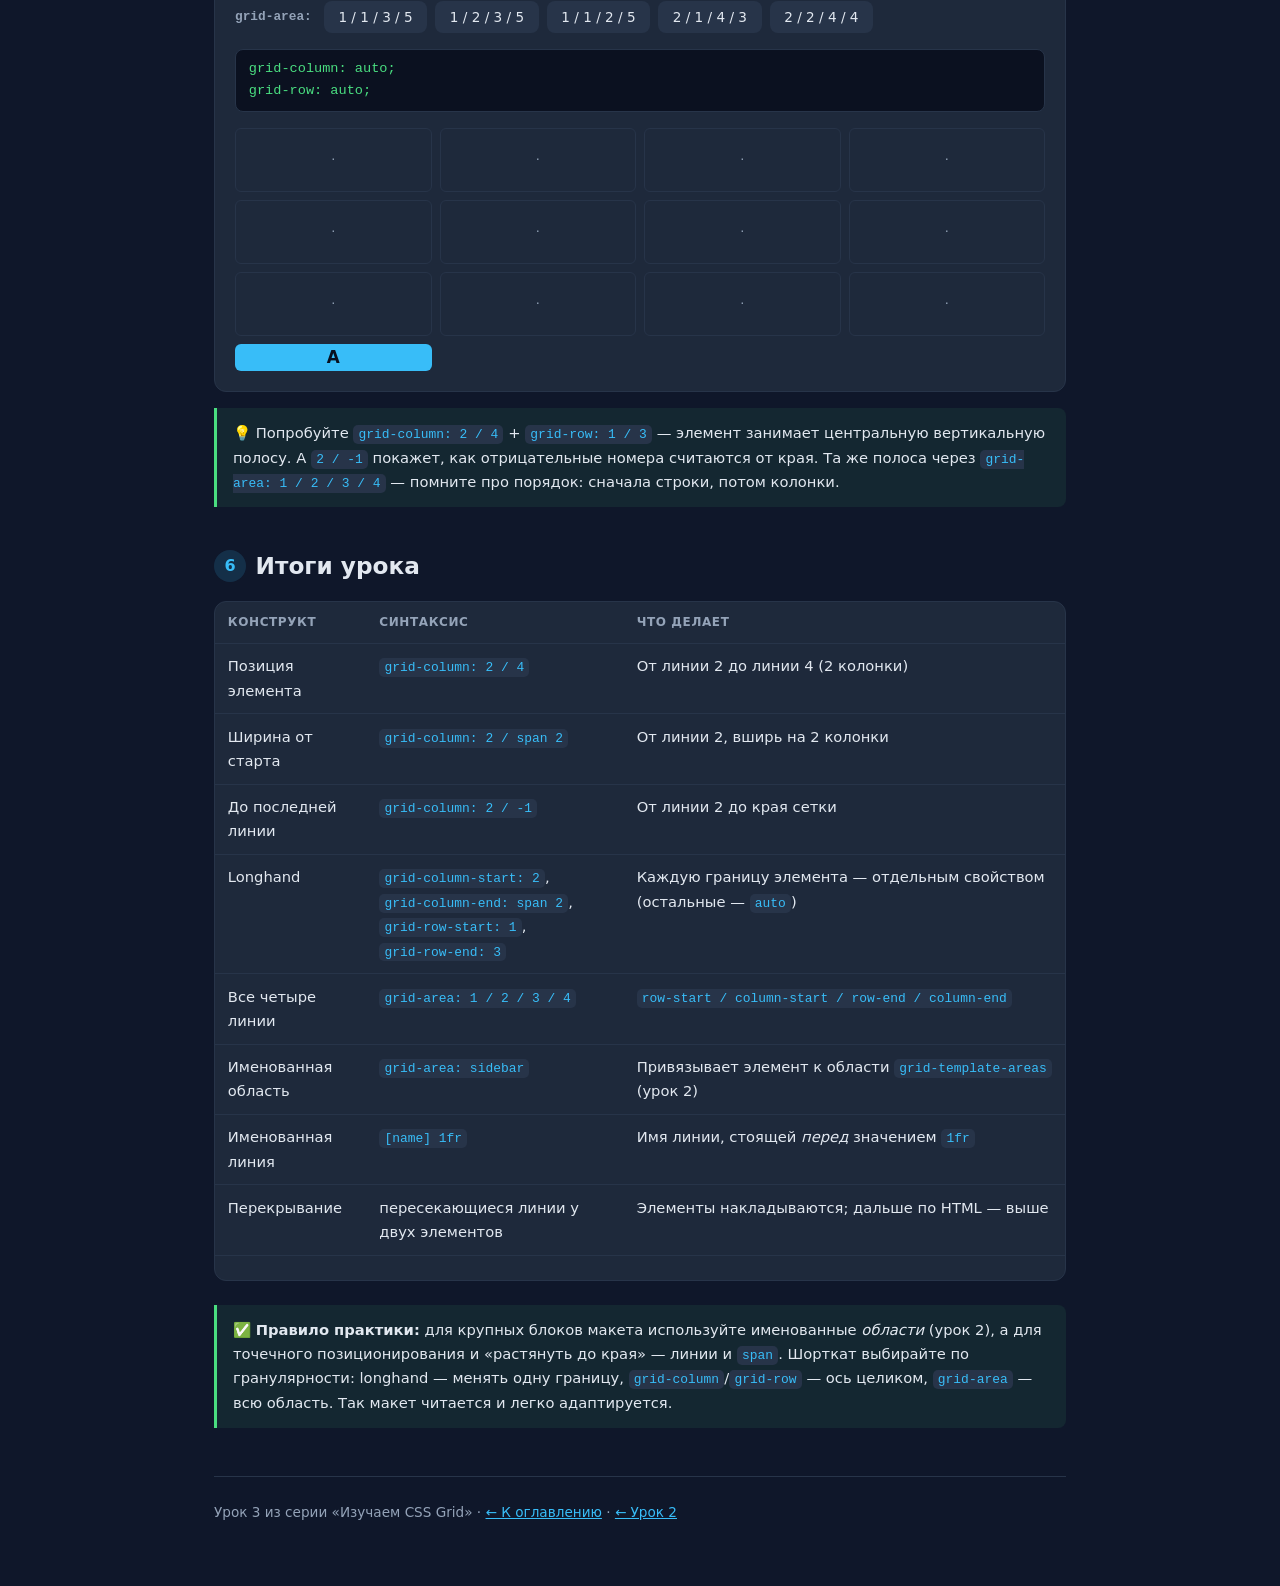
==== commit cc9f3ec9: "fix: improve lesson 3" ====
--- a/03-grid-lines-position.html
+++ b/03-grid-lines-position.html
@@ -16,7 +16,7 @@
 
     <header>
       <h1>Линии сетки и позиционирование</h1>
-      <p>Урок 3: как устроены линии Grid, <code>grid-column</code> / <code>grid-row</code>, <code>span</code>, отрицательные номера и именованные линии</p>
+      <p>Урок 3: как устроены линии Grid, longhand-свойства <code>grid-*-start</code>/<code>grid-*-end</code>, шорткаты <code>grid-column</code> / <code>grid-row</code> и <code>grid-area</code>, <code>span</code>, отрицательные номера и именованные линии</p>
     </header>
 
     <!-- ============ 1. Линии сетки ============ -->
@@ -65,12 +65,67 @@
       </div>
     </section>
 
-    <!-- ============ 2. grid-column / grid-row ============ -->
-    <section>
-      <h2><span class="num">2</span>Позиционирование: grid-column и grid-row</h2>
-      <p>
-        Свойства <code>grid-column</code> и <code>grid-row</code> задаются <em>элементу</em>
-        и принимают два значения — <strong>линию старта и линию финиша</strong>:
+    <!-- ============ 2. Позиционирование: longhand → shorthand → grid-area ============ -->
+    <section>
+      <h2><span class="num">2</span>Позиционирование элементов: от longhand к shorthand</h2>
+      <p>
+        У каждого элемента в сетке <strong>четыре «границы»</strong>: стартовая и конечная
+        линия по колонкам, стартовая и конечная по строкам. Зафиксировать элемент
+        можно четырьмя свойствами по отдельности (longhand), шорткатами
+        <code>grid-column</code> / <code>grid-row</code> или одним <code>grid-area</code>.
+      </p>
+
+      <h3>2.1 Longhand-свойства: по одной линии на границу</h3>
+      <p>
+        Самый «детальный» способ записи — четыре свойства:
+        <code>grid-column-start</code>, <code>grid-column-end</code>,
+        <code>grid-row-start</code>, <code>grid-row-end</code>. Каждое задаёт
+        <strong>только одну линию</strong>, остальные остаются
+        <code>auto</code> по умолчанию:
+      </p>
+      <pre><code><span class="tok-sel">.grid</span> {
+  <span class="tok-prop">display</span>: <span class="tok-val">grid</span>;
+  <span class="tok-prop">grid-template-columns</span>: <span class="tok-val">repeat(3, 1fr)</span>;
+  <span class="tok-prop">grid-template-rows</span>: <span class="tok-val">repeat(2, 70px)</span>;
+  <span class="tok-prop">gap</span>: <span class="tok-val">8px</span>;
+}
+
+<span class="tok-com">/* четыре свойства — по одному на границу элемента */</span>
+<span class="tok-sel">.b</span> {
+  <span class="tok-prop">grid-column-start</span>: <span class="tok-val">2</span>;    <span class="tok-com">/* левая граница: от 2-й линии колонок */</span>
+  <span class="tok-prop">grid-column-end</span>: <span class="tok-val">4</span>;    <span class="tok-com">/* правая граница: до 4-й линии колонок */</span>
+  <span class="tok-prop">grid-row-start</span>: <span class="tok-val">2</span>;     <span class="tok-com">/* верхняя граница: от 2-й линии строк */</span>
+  <span class="tok-prop">grid-row-end</span>: <span class="tok-val">3</span>;      <span class="tok-com">/* нижняя граница: до 3-й линии строк */</span>
+}
+
+<span class="tok-com">/* span и отрицательные номера работают здесь так же */</span>
+<span class="tok-sel">.b</span> {
+  <span class="tok-prop">grid-column-start</span>: <span class="tok-val">2</span>;
+  <span class="tok-prop">grid-column-end</span>: <span class="tok-val">span 2</span>;   <span class="tok-com">/* вширь на 2 колонки вправо */</span>
+  <span class="tok-prop">grid-row-start</span>: <span class="tok-val">1</span>;
+  <span class="tok-prop">grid-row-end</span>: <span class="tok-val">-1</span>;        <span class="tok-com">/* от первой до последней линии строк */</span>
+}</code></pre>
+      <div class="place-demo">
+        <div>cell (1,1)</div>
+        <div>cell (2,1)</div>
+        <div>cell (3,1)</div>
+        <div>cell (1,2)</div>
+        <div class="hl" style="grid-column-start: 2; grid-column-end: 4; grid-row-start: 2; grid-row-end: 3;">B: четыре линии по отдельности</div>
+        <div>cell (3,2)</div>
+      </div>
+      <div class="card">
+        <p style="margin-bottom:0.75rem;"><strong>Когда longhand удобен:</strong></p>
+        <ul>
+          <li>нужно изменить только одну границу: «растянуть вправо до края» — <code>grid-column-end: -1</code>, а всё остальное не трогаем;</li>
+          <li>подправляем позицию в медиазапросе: переписать одну линию понятнее, чем весь шорткат;</li>
+          <li>смешиваем с именованными линиями: <code>grid-column-start: sidebar-end</code> (раздел 3).</li>
+        </ul>
+      </div>
+
+      <h3>2.2 Шорткаты: grid-column и grid-row</h3>
+      <p>
+        Свойства <code>grid-column</code> и <code>grid-row</code> задают обе линии
+        одной оси разом — <strong>линию старта и линию финиша</strong>:
       </p>
       <pre><code><span class="tok-sel">.grid</span> {
   <span class="tok-prop">display</span>: <span class="tok-val">grid</span>;
@@ -95,7 +150,7 @@
         <div>cell (1,1)</div>
         <div>cell (2,1)</div>
         <div>cell (3,1)</div>
-        <div class="hl" style="grid-column: 1 / 4; grid-row: 2 / 3;">b: grid-column: 1 / 4</div>
+        <div class="hl" style="grid-column: 1 / 4; grid-row: 2 / 3;">B: grid-column: 1 / 4</div>
       </div>
       <div class="card">
         <p style="margin-bottom:0.75rem;"><strong>Варианты записи, которые нужно знать:</strong></p>
@@ -107,10 +162,57 @@
           <li><code>auto</code> — браузер выбирает сам (по умолчанию).</li>
         </ul>
       </div>
+      <h3>2.3 grid-area: все четыре линии одним свойством</h3>
+      <p>
+        <code>grid-area</code> — самый большой шорткат: он задаёт все четыре линии
+        сразу. Порядок значений жёсткий: <strong>сначала строки, потом колонки</strong> —
+        <code>row-start / column-start / row-end / column-end</code>:
+      </p>
+      <pre><code><span class="tok-com">/* строки 1→3, колонки 2→4 */</span>
+<span class="tok-sel">.b</span> { <span class="tok-prop">grid-area</span>: <span class="tok-val">1 / 2 / 3 / 4</span>; }
+
+<span class="tok-com">/* то же самое, longhand-свойствами: */</span>
+<span class="tok-sel">.b</span> {
+  <span class="tok-prop">grid-row-start</span>: <span class="tok-val">1</span>;
+  <span class="tok-prop">grid-column-start</span>: <span class="tok-val">2</span>;
+  <span class="tok-prop">grid-row-end</span>: <span class="tok-val">3</span>;
+  <span class="tok-prop">grid-column-end</span>: <span class="tok-val">4</span>;
+}
+
+<span class="tok-com">/* span и -1 работают и в grid-area */</span>
+<span class="tok-sel">.b</span> { <span class="tok-prop">grid-area</span>: <span class="tok-val">1 / 2 / span 2 / -1</span>; }</code></pre>
+      <div class="place-demo">
+        <div>·</div>
+        <div class="hl" style="grid-area: 1 / 2 / 3 / 4;">B: grid-area: 1 / 2 / 3 / 4</div>
+        <div>·</div>
+        <div>·</div>
+        <div>·</div>
+      </div>
+      <p>
+        Другое лицо <code>grid-area</code> — <strong>именованные области</strong>, с которыми мы
+        встретились в уроке 2: <code>grid-area: sidebar</code> — это удобный способ
+        записать сразу четыре линии области. Одно свойство — и элемент
+        «прикручен» к макету.
+      </p>
+      <div class="note">
+        ⚠️ <strong>Ловушка порядка:</strong> в <code>grid-area</code> строки идут <em>до</em>
+        колонок, а в <code>grid-column: 2 / 4</code> оба значения — про колонки.
+        Поэтому <code>grid-area: 2 / 1 / 3 / 4</code> означает «строки 2→3,
+        колонки 1→4», а не наоборот.
+      </div>
+      <div class="card">
+        <p style="margin-bottom:0.75rem;"><strong>Иерархия шорткатов — от детального к компактному:</strong></p>
+        <ul>
+          <li><code>grid-column-start/end</code>, <code>grid-row-start/end</code> — четыре линии по отдельности;</li>
+          <li><code>grid-column</code> / <code>grid-row</code> — пара линий (старт / финиш) для одной оси;</li>
+          <li><code>grid-area</code> — все четыре линии сразу, либо именованная область.</li>
+        </ul>
+      </div>
       <div class="note">
         ⚠️ Элемент с <strong>явным</strong> <code>grid-column</code>/<code>grid-row</code>
-        «выходит из потока» авто-размещения — остальные элементы занимают оставшиеся
-        места. Об этом поговорим в уроке 5 (<code>grid-auto-flow</code>).
+        или <code>grid-area</code> «выходит из потока» авто-размещения — остальные
+        элементы занимают оставшиеся места. Об этом поговорим в уроке 5
+        (<code>grid-auto-flow</code>).
       </div>
     </section>
 
@@ -183,7 +285,9 @@
       <h2><span class="num">5</span>Попробуйте: конструктор позиции</h2>
       <p>
         Сетка 4 × 3. Выберите, где разместить элемент <strong>A</strong>, —
-        и посмотрите, какой CSS-код за этим стоит:
+        и посмотрите, какой CSS-код за этим стоит. Группа <code>grid-area</code> —
+        шорткат для двух первых: её выбор деактивирует
+        <code>grid-column</code> / <code>grid-row</code> (и наоборот).
       </p>
       <div class="playground">
         <div class="controls">
@@ -203,6 +307,14 @@
           <button data-group="row" data-value="1 / 3">1 / 3</button>
           <button data-group="row" data-value="1 / 4">1 / 4</button>
         </div>
+        <div class="controls">
+          <span class="control-label">grid-area:</span>
+          <button data-group="area" data-value="1 / 1 / 3 / 5">1 / 1 / 3 / 5</button>
+          <button data-group="area" data-value="1 / 2 / 3 / 5">1 / 2 / 3 / 5</button>
+          <button data-group="area" data-value="1 / 1 / 2 / 5">1 / 1 / 2 / 5</button>
+          <button data-group="area" data-value="2 / 1 / 4 / 3">2 / 1 / 4 / 3</button>
+          <button data-group="area" data-value="2 / 2 / 4 / 4">2 / 2 / 4 / 4</button>
+        </div>
         <div class="current-value" id="pos-value"></div>
         <div class="pos-grid" id="pos-demo">
           <div class="cell-bg">·</div><div class="cell-bg">·</div><div class="cell-bg">·</div><div class="cell-bg">·</div>
@@ -215,6 +327,8 @@
         💡 Попробуйте <code>grid-column: 2 / 4</code> + <code>grid-row: 1 / 3</code> —
         элемент занимает центральную вертикальную полосу.
         А <code>2 / -1</code> покажет, как отрицательные номера считаются от края.
+        Та же полоса через <code>grid-area: 1 / 2 / 3 / 4</code> — помните про
+        порядок: сначала строки, потом колонки.
       </div>
     </section>
 
@@ -243,6 +357,21 @@
               <td>От линии 2 до края сетки</td>
             </tr>
             <tr>
+              <td>Longhand</td>
+              <td><code>grid-column-start: 2</code>, <code>grid-column-end: span 2</code>,<br><code>grid-row-start: 1</code>, <code>grid-row-end: 3</code></td>
+              <td>Каждую границу элемента — отдельным свойством (остальные — <code>auto</code>)</td>
+            </tr>
+            <tr>
+              <td>Все четыре линии</td>
+              <td><code>grid-area: 1 / 2 / 3 / 4</code></td>
+              <td><code>row-start / column-start / row-end / column-end</code></td>
+            </tr>
+            <tr>
+              <td>Именованная область</td>
+              <td><code>grid-area: sidebar</code></td>
+              <td>Привязывает элемент к области <code>grid-template-areas</code> (урок 2)</td>
+            </tr>
+            <tr>
               <td>Именованная линия</td>
               <td><code>[name] 1fr</code></td>
               <td>Имя линии, стоящей <em>перед</em> значением <code>1fr</code></td>
@@ -258,8 +387,10 @@
       <div class="note">
         ✅ <strong>Правило практики:</strong> для крупных блоков макета используйте
         именованные <em>области</em> (урок 2), а для точечного позиционирования и
-        «растянуть до края» — линии и <code>span</code>. Так макет читается и
-        легко адаптируется.
+        «растянуть до края» — линии и <code>span</code>. Шорткат выбирайте по
+        гранулярности: longhand — менять одну границу, <code>grid-column</code>/<code>grid-row</code>
+        — ось целиком, <code>grid-area</code> — всю область. Так макет читается
+        и легко адаптируется.
       </div>
     </section>
 
@@ -275,23 +406,44 @@
     const valueLabel = document.getElementById('pos-value');
     valueLabel.style.whiteSpace = 'pre';
 
-    const state = { col: 'auto', row: 'auto' };
+    const state = { col: 'auto', row: 'auto', area: null };
 
     function applyPos() {
-      item.style.gridColumn = state.col;
-      item.style.gridRow = state.row;
-      valueLabel.textContent =
-        'grid-column: ' + state.col + ';\n' +
-        'grid-row: ' + state.row + ';';
+      if (state.area) {
+        item.style.gridColumn = '';
+        item.style.gridRow = '';
+        item.style.gridArea = state.area;
+        valueLabel.textContent = 'grid-area: ' + state.area + ';';
+      } else {
+        item.style.gridArea = '';
+        item.style.gridColumn = state.col;
+        item.style.gridRow = state.row;
+        valueLabel.textContent =
+          'grid-column: ' + state.col + ';\n' +
+          'grid-row: ' + state.row + ';';
+      }
     }
 
     document.querySelectorAll('.playground button[data-group]').forEach(btn => {
       btn.addEventListener('click', () => {
         const group = btn.dataset.group;
+        // grid-area — шорткат для grid-column/grid-row: группы взаимоисключающие
+        const exclusive = group === 'area' ? ['col', 'row'] : ['area'];
+        exclusive.forEach(g =>
+          document.querySelectorAll('.playground button[data-group="' + g + '"]')
+            .forEach(b => b.classList.remove('active')));
         document.querySelectorAll('.playground button[data-group="' + group + '"]')
           .forEach(b => b.classList.remove('active'));
         btn.classList.add('active');
-        state[group] = btn.dataset.value;
+
+        if (group === 'area') {
+          state.area = btn.dataset.value;
+          state.col = 'auto';
+          state.row = 'auto';
+        } else {
+          state[group] = btn.dataset.value;
+          state.area = null;
+        }
         applyPos();
       });
     });
--- a/styles.css
+++ b/styles.css
@@ -92,6 +92,11 @@
   flex-shrink: 0;
 }
 
+h3 {
+  font-size: 1.15rem;
+  margin: 1.9rem 0 0.8rem;
+}
+
 p { margin-bottom: 1rem; }
 
 ul { margin: 0 0 1rem 1.4rem; color: var(--text); }
@@ -193,6 +198,16 @@
 }
 
 td code { white-space: nowrap; }
+
+/* Заголовки-группы внутри таблицы (разделители уровней) */
+tr.row-group th {
+  background: var(--accent-soft);
+  color: var(--text);
+  text-transform: none;
+  letter-spacing: 0;
+  font-size: 0.85rem;
+  font-weight: 600;
+}
 
 /* ---------- Плейграунд ---------- */
 .playground {
@@ -553,6 +568,797 @@
   color: var(--muted);
 }
 
+/* ---------- Урок 4: 4 значения выравнивания ---------- */
+.align-demo {
+  display: grid;
+  grid-template-columns: repeat(4, 1fr);
+  grid-template-rows: 120px auto;
+  gap: 10px 12px;
+  margin-top: 1rem;
+  align-items: center;
+}
+
+.align-demo .ad-box {
+  height: 48px;
+  width: 72px;
+  background: var(--accent-soft);
+  border: 1px solid var(--accent);
+  border-radius: 8px;
+  display: flex;
+  align-items: center;
+  justify-content: center;
+  color: var(--accent);
+  font-weight: 600;
+  font-size: 0.9rem;
+}
+
+.align-demo .ad-stretch { width: auto; }
+
+.align-demo .ad-cap {
+  font-family: "Cascadia Code", Consolas, monospace;
+  font-size: 0.78rem;
+  color: var(--muted);
+  text-align: center;
+}
+
+/* ---------- Урок 4: элементы внутри ячеек ---------- */
+.items-demo {
+  display: grid;
+  grid-template-columns: repeat(3, 1fr);
+  grid-template-rows: repeat(2, 110px);
+  gap: 10px;
+  margin-top: 1rem;
+  place-items: center;
+}
+
+.items-demo > div {
+  width: 76px;
+  height: 48px;
+  background: var(--accent-soft);
+  border: 1px solid var(--accent);
+  border-radius: 8px;
+  display: flex;
+  align-items: center;
+  justify-content: center;
+  color: var(--accent);
+  font-weight: 600;
+}
+
+.items-demo > div.self {
+  width: auto;
+  min-width: 76px;
+  background: rgba(74, 222, 128, 0.15);
+  border-color: var(--green);
+  color: var(--green);
+  font-size: 0.72rem;
+  line-height: 1.4;
+  padding: 0 0.5rem;
+}
+
+/* ---------- Урок 4: сетка в контейнере ---------- */
+.content-demo {
+  display: grid;
+  grid-template-columns: repeat(3, 120px);
+  grid-template-rows: repeat(2, 72px);
+  gap: 12px;
+  height: 330px;
+  margin-top: 1rem;
+  padding: 12px;
+  border: 1px dashed var(--muted);
+  border-radius: var(--radius);
+  background: rgba(15, 23, 42, 0.5);
+  place-items: center;
+  justify-content: space-evenly;
+  align-content: space-evenly;
+}
+
+.content-demo > div {
+  width: 72px;
+  height: 46px;
+  background: var(--accent-soft);
+  border: 1px solid var(--accent);
+  border-radius: 8px;
+  display: flex;
+  align-items: center;
+  justify-content: center;
+  color: var(--accent);
+  font-weight: 600;
+}
+
+/* ---------- Урок 4: margin: auto ---------- */
+.margin-auto-demo {
+  display: grid;
+  grid-template-columns: repeat(3, 1fr);
+  grid-template-rows: repeat(2, 88px);
+  gap: 10px;
+  margin-top: 1rem;
+}
+
+.margin-auto-demo > div {
+  background: var(--surface);
+  border: 1px solid var(--surface-2);
+  border-radius: 8px;
+  display: flex;
+  align-items: center;
+  justify-content: center;
+  color: var(--muted);
+  font-size: 0.8rem;
+}
+
+.margin-auto-demo .plain {
+  grid-column: 2 / 4;
+  justify-self: end;
+  background: var(--accent-soft);
+  border-color: var(--accent);
+  color: var(--accent);
+  font-weight: 600;
+  font-size: 0.85rem;
+}
+
+.margin-auto-demo .auto {
+  width: 220px;
+  margin-inline: auto;
+  background: rgba(74, 222, 128, 0.15);
+  border-color: var(--green);
+  color: var(--green);
+  font-weight: 600;
+  font-size: 0.85rem;
+}
+
+/* ---------- Урок 4: плейграунд выравнивания ---------- */
+.align-grid {
+  display: grid;
+  grid-template-columns: repeat(3, 120px);
+  grid-template-rows: repeat(2, 72px);
+  gap: 12px;
+  height: 340px;
+  padding: 12px;
+  border: 1px dashed var(--muted);
+  border-radius: var(--radius);
+  background: rgba(15, 23, 42, 0.5);
+  transition: all 0.3s ease;
+}
+
+.align-grid > div {
+  background: var(--accent-soft);
+  border: 1px solid var(--accent);
+  border-radius: 8px;
+  display: flex;
+  align-items: center;
+  justify-content: center;
+  font-weight: 600;
+  color: var(--accent);
+  transition: all 0.3s ease;
+}
+
+/* ---------- Урок 5: авто-размещение, неявные строки ---------- */
+.flow-demo {
+  display: grid;
+  grid-template-columns: repeat(3, 1fr);
+  grid-template-rows: 52px;
+  grid-auto-rows: 52px;
+  gap: 8px;
+  margin-top: 1rem;
+}
+
+.flow-demo > div,
+.flow-col-demo > div {
+  background: var(--accent-soft);
+  border: 1px solid var(--accent);
+  border-radius: 8px;
+  display: flex;
+  align-items: center;
+  justify-content: center;
+  color: var(--accent);
+  font-weight: 600;
+}
+
+.flow-demo .implicit,
+.flow-col-demo .implicit {
+  background: rgba(192, 132, 252, 0.12);
+  border-color: #c084fc;
+  color: #d8b4fe;
+}
+
+/* ---------- Урок 5: column flow ---------- */
+.flow-col-demo {
+  display: grid;
+  grid-template-rows: repeat(3, 52px);
+  grid-auto-flow: column;
+  grid-auto-columns: 1fr;
+  gap: 8px;
+  margin-top: 1rem;
+}
+
+/* ---------- Урок 5: order ---------- */
+.order-demo {
+  display: grid;
+  grid-template-columns: repeat(6, 1fr);
+  gap: 8px;
+  margin-top: 1rem;
+}
+
+.order-demo > div {
+  background: var(--surface);
+  border: 1px solid var(--surface-2);
+  border-radius: 8px;
+  display: flex;
+  align-items: center;
+  justify-content: center;
+  color: var(--text);
+  font-weight: 600;
+  min-height: 52px;
+}
+
+.order-demo .neg {
+  background: rgba(74, 222, 128, 0.15);
+  border-color: var(--green);
+  color: var(--green);
+}
+
+.order-demo .pos {
+  background: rgba(192, 132, 252, 0.12);
+  border-color: #c084fc;
+  color: #d8b4fe;
+}
+
+/* ---------- Урок 5: dense / дыры ---------- */
+.dense-demo {
+  display: grid;
+  grid-template-columns: repeat(4, 1fr);
+  grid-template-rows: repeat(3, 56px);
+  gap: 8px;
+  margin-top: 1rem;
+}
+
+.dense-demo > div {
+  background: var(--accent-soft);
+  border: 1px solid var(--accent);
+  border-radius: 8px;
+  display: flex;
+  align-items: center;
+  justify-content: center;
+  color: var(--accent);
+  font-weight: 600;
+}
+
+.dense-demo .wide { grid-column: span 2; }
+
+/* ---------- Урок 5: плейграунд потока ---------- */
+.flow-grid {
+  display: grid;
+  grid-template-columns: repeat(4, 1fr);
+  grid-template-rows: repeat(3, 60px);
+  grid-auto-columns: 1fr;
+  grid-auto-rows: 60px;
+  gap: 8px;
+}
+
+.flow-grid > div {
+  background: var(--accent-soft);
+  border: 1px solid var(--accent);
+  border-radius: 6px;
+  display: flex;
+  align-items: center;
+  justify-content: center;
+  color: var(--accent);
+  font-weight: 600;
+  transition: all 0.25s ease;
+}
+
+.flow-grid .wide { grid-column: span 2; }
+
+.flow-grid .hl {
+  background: rgba(74, 222, 128, 0.18);
+  border-color: var(--green);
+  color: var(--green);
+}
+
+/* ---------- Урок 6: grid внутри grid ---------- */
+.nested-demo {
+  display: grid;
+  grid-template-columns: 1fr 1fr;
+  gap: 16px;
+  margin-top: 1rem;
+}
+
+.nested-demo article {
+  display: grid;
+  grid-template-columns: repeat(3, 1fr);
+  gap: 8px;
+  padding: 12px;
+  background: var(--surface);
+  border: 1px solid var(--surface-2);
+  border-radius: var(--radius);
+}
+
+.nested-demo .n-title {
+  grid-column: 1 / -1;
+  font-weight: 600;
+  color: var(--text);
+  border-bottom: 1px solid var(--surface-2);
+  padding-bottom: 0.5rem;
+  font-size: 0.9rem;
+}
+
+.nested-demo article > div:not(.n-title) {
+  background: var(--accent-soft);
+  border: 1px solid var(--accent);
+  border-radius: 8px;
+  min-height: 52px;
+  display: flex;
+  align-items: center;
+  justify-content: center;
+  color: var(--accent);
+  font-weight: 600;
+}
+
+/* ---------- Урок 6: flexbox + grid ---------- */
+.mix-demo {
+  background: var(--surface);
+  border: 1px solid var(--surface-2);
+  border-radius: var(--radius);
+  overflow: hidden;
+  margin-top: 1rem;
+}
+
+.mix-head {
+  display: flex;
+  justify-content: space-between;
+  align-items: center;
+  padding: 0.75rem 1rem;
+  border-bottom: 1px solid var(--surface-2);
+  font-weight: 600;
+}
+
+.mix-head .mix-btn {
+  background: var(--accent-soft);
+  color: var(--accent);
+  border: 1px solid var(--accent);
+  padding: 0.3rem 0.8rem;
+  border-radius: 8px;
+  font-size: 0.85rem;
+}
+
+.mix-body {
+  display: grid;
+  grid-template-columns: repeat(3, 1fr);
+  gap: 10px;
+  padding: 1rem;
+}
+
+.mix-body > div {
+  background: var(--accent-soft);
+  border: 1px solid var(--accent);
+  border-radius: 8px;
+  padding: 0.6rem;
+  text-align: center;
+  color: var(--accent);
+  font-weight: 600;
+  font-size: 0.95rem;
+}
+
+.mix-body small {
+  display: block;
+  color: var(--muted);
+  font-weight: 400;
+  font-size: 0.75rem;
+  margin-top: 0.2rem;
+}
+
+/* ---------- Урок 6: раздувание / min-width: 0 ---------- */
+.blow-wrap { margin-top: 1.5rem; }
+
+.blow-label {
+  font-size: 0.8rem;
+  color: var(--muted);
+  margin-bottom: 0.4rem;
+  font-family: "Cascadia Code", Consolas, monospace;
+}
+
+.blow-grid {
+  display: grid;
+  grid-template-columns: 1fr 1fr;
+  gap: 10px;
+  outline: 2px dashed var(--surface-2);
+  outline-offset: 8px;
+  border-radius: var(--radius);
+}
+
+.blow-grid > div {
+  min-height: 60px;
+  padding: 0 0.8rem;
+  display: flex;
+  align-items: center;
+  background: var(--accent-soft);
+  border: 1px solid var(--accent);
+  border-radius: 8px;
+  color: var(--accent);
+  font-weight: 600;
+  font-size: 0.85rem;
+}
+
+.blow-grid .long { white-space: nowrap; }
+
+.blow-grid .fixed { min-width: 0; overflow: hidden; }
+
+/* ---------- Урок 6: практика — карточки профилей ---------- */
+.profiles {
+  display: grid;
+  grid-template-columns: 1fr 1fr;
+  gap: 16px;
+  margin-top: 1rem;
+}
+
+.profile {
+  display: grid;
+  grid-template-columns: 88px 1fr;
+  grid-template-areas:
+    "photo title"
+    "photo meta"
+    "tags  tags";
+  gap: 12px;
+  padding: 16px;
+  background: var(--surface);
+  border: 1px solid var(--surface-2);
+  border-radius: var(--radius);
+  align-items: center;
+}
+
+.profile .photo {
+  grid-area: photo;
+  width: 88px;
+  height: 88px;
+  border-radius: 12px;
+  background: var(--accent-soft);
+  border: 1px solid var(--accent);
+  display: flex;
+  align-items: center;
+  justify-content: center;
+  font-size: 1.6rem;
+  font-weight: 700;
+  color: var(--accent);
+}
+
+.profile .title { grid-area: title; font-weight: 600; font-size: 1.05rem; }
+
+.profile .meta { grid-area: meta; color: var(--muted); font-size: 0.85rem; }
+
+.profile .tags {
+  grid-area: tags;
+  display: grid;
+  grid-template-columns: repeat(3, 1fr);
+  gap: 8px;
+}
+
+.profile .tags span {
+  background: rgba(74, 222, 128, 0.1);
+  border: 1px solid var(--green);
+  color: var(--green);
+  text-align: center;
+  border-radius: 8px;
+  padding: 0.3rem;
+  font-size: 0.78rem;
+}
+
+/* ---------- Урок 6: конструктор вложенных макетов ---------- */
+.nest-demo {
+  display: grid;
+  grid-template-columns: repeat(3, 1fr);
+  gap: 10px;
+}
+
+.nest-demo.is-flex { display: flex; }
+
+.nest-demo.is-flex .ncard { flex: 1; }
+
+.ncard {
+  display: grid;
+  grid-template-rows: auto 1fr;
+  gap: 8px;
+  background: var(--surface-2);
+  border: 1px solid var(--accent);
+  border-radius: 8px;
+  padding: 10px;
+  min-height: 150px;
+  transition: all 0.25s ease;
+}
+
+.ncard.is-flex {
+  display: flex;
+  flex-direction: column;
+}
+
+.ncard-h {
+  font-weight: 600;
+  color: var(--text);
+  border-bottom: 1px solid var(--surface-2);
+  padding-bottom: 0.4rem;
+  font-size: 0.9rem;
+}
+
+.ncard-b {
+  display: grid;
+  grid-template-columns: repeat(3, 1fr);
+  gap: 6px;
+  align-content: start;
+}
+
+.ncard.is-flex .ncard-b {
+  display: flex;
+  flex-direction: column;
+}
+
+.ncard-b span {
+  background: var(--accent-soft);
+  border: 1px solid var(--accent);
+  color: var(--accent);
+  border-radius: 6px;
+  padding: 0.35rem;
+  text-align: center;
+  font-size: 0.78rem;
+}
+
+.ncard-b .longtxt {
+  display: none;
+  white-space: nowrap;
+  grid-column: 1 / -1;
+}
+
+.ncard-b.has-long .longtxt { display: block; }
+
+.nest-demo.minw0 .ncard { min-width: 0; overflow: hidden; }
+
+/* ---------- Урок 7: Гибкость и адаптивный макет ---------- */
+
+/* Сплющенные фиксированные колонки */
+.crush-demo {
+  width: 300px;
+  display: grid;
+  grid-template-columns: repeat(3, 1fr);
+  gap: 8px;
+  border: 1px dashed var(--muted);
+  border-radius: 8px;
+  padding: 10px;
+  background: var(--surface);
+  margin-bottom: 1rem;
+}
+
+.crush-demo > div {
+  background: var(--accent-soft);
+  border: 1px solid var(--accent);
+  color: var(--accent);
+  border-radius: 6px;
+  min-height: 44px;
+  display: flex;
+  align-items: center;
+  justify-content: center;
+  font-weight: 600;
+  font-size: 0.9rem;
+}
+
+.crush-demo .crushed { font-size: 0.75rem; }
+
+/* Сравнение minmax() */
+.minmax-compare {
+  display: grid;
+  grid-template-columns: 1fr;
+  gap: 1.25rem;
+  margin-bottom: 1.5rem;
+}
+
+.minmax-label {
+  font-size: 0.85rem;
+  color: var(--muted);
+  margin-bottom: 0.5rem;
+}
+
+.minmax-box {
+  width: 320px;
+  max-width: 100%;
+  display: grid;
+  grid-template-columns: repeat(3, minmax(70px, 1fr));
+  gap: 8px;
+  border: 1px dashed var(--muted);
+  border-radius: 8px;
+  padding: 10px;
+  background: var(--surface);
+}
+
+.minmax-box.wide { grid-template-columns: repeat(3, minmax(110px, 1fr)); }
+
+.minmax-box > div {
+  background: var(--accent-soft);
+  border: 1px solid var(--accent);
+  color: var(--accent);
+  border-radius: 6px;
+  min-height: 44px;
+  display: flex;
+  align-items: center;
+  justify-content: center;
+  font-weight: 600;
+}
+
+/* auto-fit vs auto-fill */
+.af-compare {
+  display: grid;
+  grid-template-columns: 1fr;
+  gap: 1.25rem;
+  margin-bottom: 1.5rem;
+}
+
+.af-label {
+  font-size: 0.85rem;
+  color: var(--muted);
+  margin-bottom: 0.5rem;
+}
+
+.af-box {
+  width: 400px;
+  max-width: 100%;
+  display: grid;
+  gap: 10px;
+  border: 1px dashed var(--muted);
+  border-radius: 8px;
+  padding: 10px;
+  background: var(--surface);
+}
+
+.af-box.fit  { grid-template-columns: repeat(auto-fit, minmax(80px, 1fr)); }
+.af-box.fill { grid-template-columns: repeat(auto-fill, minmax(80px, 1fr)); }
+
+.af-box > div {
+  background: var(--accent-soft);
+  border: 1px solid var(--accent);
+  color: var(--accent);
+  border-radius: 6px;
+  min-height: 48px;
+  display: flex;
+  align-items: center;
+  justify-content: center;
+  font-weight: 600;
+}
+
+/* Флюидные значения (clamp/min/max) */
+.fluid-demo {
+  container-type: inline-size;
+  resize: horizontal;
+  overflow: hidden;
+  min-width: 200px;
+  max-width: 100%;
+  background: var(--surface);
+  border: 1px solid var(--surface-2);
+  border-radius: var(--radius);
+  padding: 1rem 1.25rem 2.25rem;
+  margin-bottom: 1.5rem;
+}
+
+.fluid-demo h3 {
+  font-size: clamp(1rem, 9cqi, 2.4rem);
+  margin-bottom: 0.75rem;
+  overflow-wrap: anywhere;
+}
+
+.fluid-demo .fluid-card {
+  width: min(90%, 380px);
+  background: var(--accent-soft);
+  border: 1px solid var(--accent);
+  color: var(--accent);
+  border-radius: 8px;
+  padding: 0.75rem 1rem;
+  font-size: 0.9rem;
+  font-weight: 600;
+}
+
+/* Responsive-макет (сборка) */
+.layout-demo {
+  display: grid;
+  gap: 10px;
+  grid-template-columns: minmax(150px, 240px) 1fr;
+  grid-template-areas:
+    "top   top"
+    "side  main"
+    "cards cards";
+  border: 1px dashed var(--muted);
+  border-radius: var(--radius);
+  padding: 12px;
+  background: var(--bg);
+  margin-bottom: 1.5rem;
+}
+
+.layout-demo > div {
+  background: var(--accent-soft);
+  border: 1px solid var(--accent);
+  color: var(--accent);
+  border-radius: 8px;
+  min-height: 48px;
+  display: flex;
+  align-items: center;
+  padding: 0.4rem 0.9rem;
+  font-weight: 600;
+}
+
+.layout-demo small { color: var(--muted); font-weight: 400; margin-left: 0.35rem; }
+
+.ld-top  { grid-area: top; }
+.ld-side { grid-area: side; }
+.ld-main { grid-area: main; }
+
+.ld-cards {
+  grid-area: cards;
+  display: grid;
+  grid-template-columns: repeat(auto-fit, minmax(90px, 1fr));
+  gap: 8px;
+  min-height: 0;
+  border-style: dashed;
+}
+
+.ld-cards span {
+  background: rgba(74, 222, 128, 0.12);
+  border: 1px solid var(--green);
+  color: var(--green);
+  border-radius: 6px;
+  min-height: 40px;
+  display: flex;
+  align-items: center;
+  justify-content: center;
+  font-weight: 600;
+}
+
+/* Плейграунд: живой ресайз */
+.resize-demo {
+  display: grid;
+  gap: 10px;
+  resize: horizontal;
+  overflow: hidden;
+  min-width: 220px;
+  max-width: 100%;
+  background: var(--surface-2);
+  border: 1px dashed var(--muted);
+  border-radius: 8px;
+  padding: 10px;
+}
+
+.resize-demo .r-card {
+  background: var(--accent-soft);
+  border: 1px solid var(--accent);
+  color: var(--accent);
+  border-radius: 8px;
+  min-height: 56px;
+  display: flex;
+  align-items: center;
+  justify-content: center;
+  font-weight: 600;
+  transition: all 0.2s ease;
+}
+
+.pg-hint {
+  margin: 0.75rem 0 0;
+  font-size: 0.82rem;
+  color: var(--muted);
+}
+
+/* ---------- Шпаргалка ---------- */
+.cheatsheet-bar {
+  margin: -1.5rem 0 1.75rem;
+}
+
+.cheatsheet-bar a {
+  display: inline-flex;
+  align-items: center;
+  gap: 0.4rem;
+  font-size: 0.85rem;
+  color: var(--accent);
+  text-decoration: none;
+  padding: 0.35rem 0.85rem;
+  border: 1px solid var(--accent);
+  border-radius: 999px;
+  background: var(--accent-soft);
+  transition: all 0.15s ease;
+}
+
+.cheatsheet-bar a:hover { filter: brightness(1.2); }
+
 /* ---------- Подвал ---------- */
 footer {
   margin-top: 3rem;
